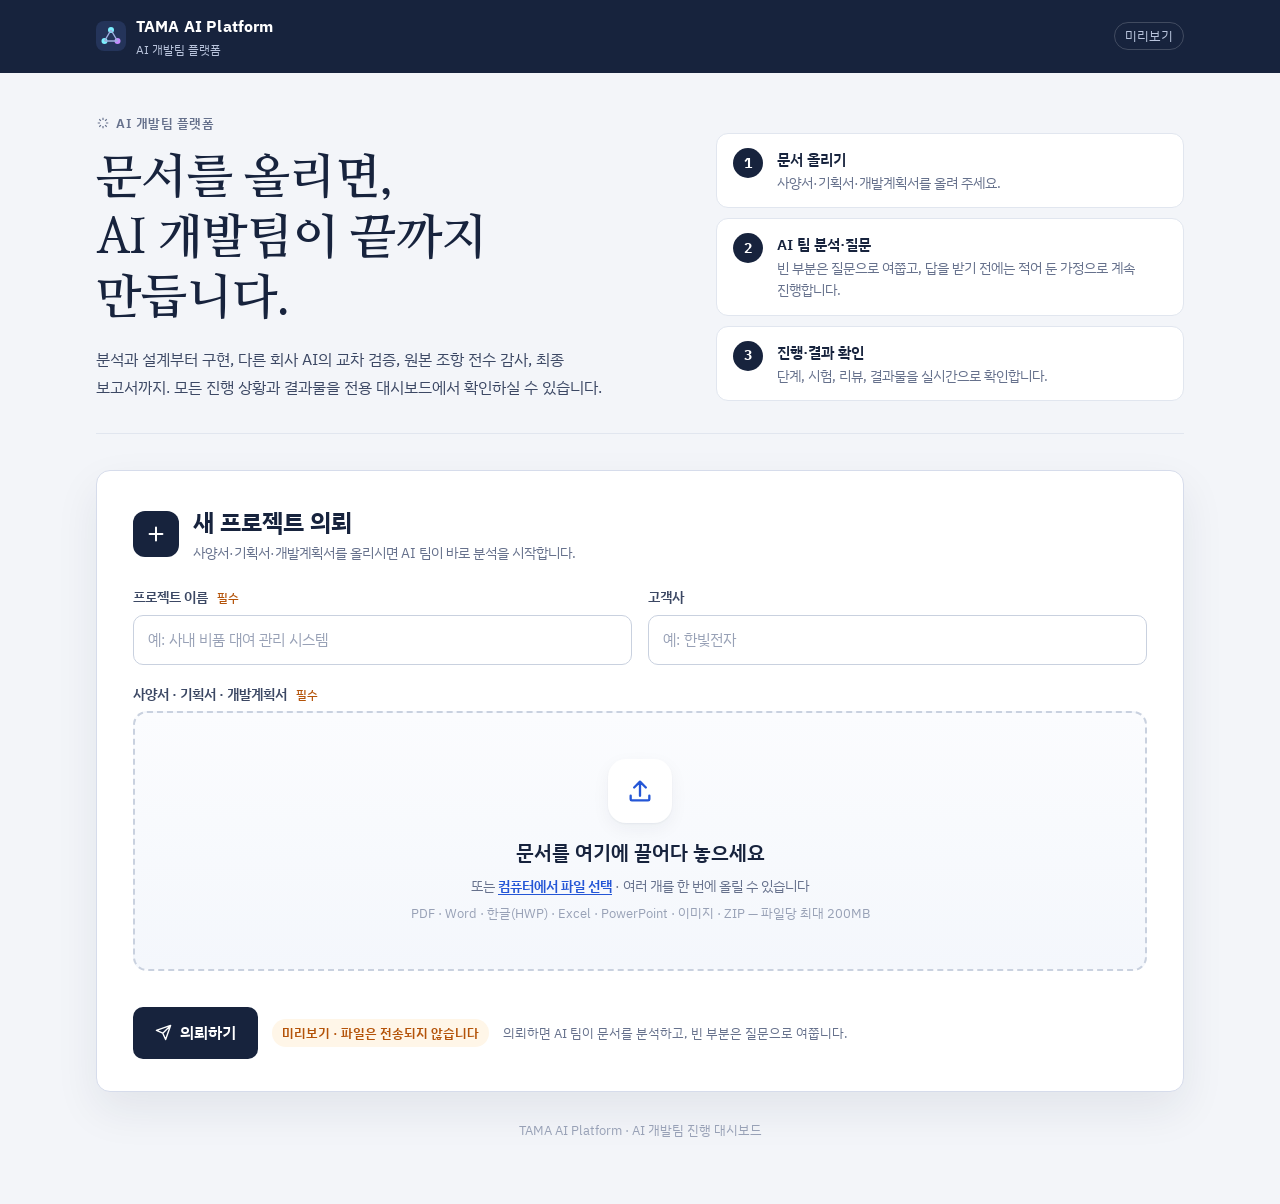
==== index.html @ c3097ce5 "TAMA AI Platform 메인 페이지" ====
<!doctype html>
<html lang="ko">
<head>
<meta charset="utf-8">
<meta name="viewport" content="width=device-width, initial-scale=1, viewport-fit=cover">
<meta name="description" content="사양서·기획서·개발계획서를 올리면 AI 개발팀이 분석부터 구현, 교차 검증, 최종 보고서까지 진행합니다.">
<meta property="og:title" content="TAMA AI Platform">
<meta property="og:description" content="문서를 올리면, AI 개발팀이 끝까지 만듭니다.">
<meta property="og:type" content="website">
<title>TAMA AI Platform</title>
<link rel="preconnect" href="https://fonts.googleapis.com">
<link rel="preconnect" href="https://fonts.gstatic.com" crossorigin>
<link rel="stylesheet" href="https://fonts.googleapis.com/css2?family=IBM+Plex+Sans+KR:wght@400;500;600;700&family=Nanum+Myeongjo:wght@700&display=swap">
<style>
/* 레이아웃: 상단 브랜드 바 → 히어로(문구 | 진행 3단계) → 화면 폭 전체의 큰 의뢰 카드. 리포트형 단일 밝은 테마 */
:root {
  --navy: #17233d;
  --navy-2: #24345a;
  --paper: #ffffff;
  --ground: #f3f5f9;
  --line: #e1e6ef;
  --line-2: #c9d1df;
  --ink: #17233d;
  --ink-2: #3c4864;
  --ink-3: #66718c;
  --ink-4: #98a1b6;
  --accent: #2456d6;
  --accent-soft: #eaf0fd;
  --warn: #b45309;
  --warn-soft: #fff6e8;
  --ok: #157a52;
  --ok-soft: #e8f6ef;
  --font-sans: "IBM Plex Sans KR", -apple-system, BlinkMacSystemFont, "Apple SD Gothic Neo", "Noto Sans KR",
               "Malgun Gothic", "맑은 고딕", system-ui, sans-serif;
  --font-serif: "Nanum Myeongjo", "Apple SD Gothic Neo", "Noto Serif KR", "Batang", "바탕", serif;
  --radius: 14px;
  --shadow: 0 1px 2px rgba(23, 35, 61, .05), 0 6px 18px rgba(23, 35, 61, .05);
  color-scheme: light;
}
body { margin: 0; }
html { -webkit-text-size-adjust: 100%; text-size-adjust: 100%; }
body {
  background: var(--ground); color: var(--ink); font-family: var(--font-sans); font-size: 15px; line-height: 1.6;
  word-break: keep-all; overflow-wrap: anywhere;
}
* { box-sizing: border-box; }
h1, h2, h3, p, ol { margin: 0; }
a { color: var(--accent); }
:focus-visible { outline: 2px solid var(--accent); outline-offset: 2px; }

.bar { background: var(--navy); color: #fff; }
.bar-in { max-width: 1120px; margin: 0 auto; padding-block: 14px; padding-inline: 16px; display: flex; align-items: center; justify-content: space-between; gap: 12px; }
.brand { display: flex; align-items: center; gap: 10px; font-weight: 700; font-size: 16px; letter-spacing: .01em; }
.brand svg { flex: none; }
.brand small { display: block; font-weight: 400; font-size: 12px; color: #b9c4dc; letter-spacing: 0; }
.bar-tag { font-size: 12.5px; color: #b9c4dc; border: 1px solid rgba(255, 255, 255, .18); border-radius: 999px; padding: 3px 10px; }

.wrap { max-width: 1120px; margin: 0 auto; padding-inline: 16px; padding-block: 40px 64px; }
.hero { display: grid; grid-template-columns: minmax(0, 1.25fr) minmax(0, 1fr); gap: 36px; align-items: end; padding-bottom: 32px; border-bottom: 1px solid var(--line); }
.eyebrow { display: inline-flex; align-items: center; gap: 6px; font-size: 13px; font-weight: 600; color: var(--ink-3); letter-spacing: .04em; }
.hero h1 { font-family: var(--font-serif); font-weight: 700; font-size: clamp(30px, 4.6vw, 48px); line-height: 1.25; letter-spacing: -.015em; margin: 12px 0 16px; text-wrap: balance; }
.hero p.sub { color: var(--ink-2); font-size: 16px; line-height: 1.75; max-width: 34em; }
.how { list-style: none; padding: 0; display: grid; gap: 10px; }
.how li { display: flex; gap: 14px; align-items: flex-start; background: var(--paper); border: 1px solid var(--line); border-radius: 12px; padding: 14px 16px; }
.how-n { flex: none; width: 30px; height: 30px; border-radius: 50%; background: var(--navy); color: #fff; display: inline-flex; align-items: center; justify-content: center; font-weight: 700; font-size: 14px; }
.how b { font-weight: 600; font-size: 15px; }
.how p { color: var(--ink-3); font-size: 13.5px; }

.req { margin-top: 36px; background: var(--paper); border: 1px solid #d6dceb; border-radius: var(--radius); box-shadow: 0 18px 44px rgba(23, 35, 61, .08); padding: 32px 36px; }
.req-head { display: flex; gap: 14px; align-items: center; margin-bottom: 22px; }
.req-ico { width: 46px; height: 46px; border-radius: 12px; background: var(--navy); color: #fff; display: inline-flex; align-items: center; justify-content: center; flex: none; }
.req-head h2 { font-size: 24px; font-weight: 700; }
.req-head p { color: var(--ink-3); font-size: 14px; }
form { display: grid; gap: 18px; }
.row { display: grid; grid-template-columns: repeat(2, minmax(0, 1fr)); gap: 16px; }
.field { display: grid; gap: 7px; min-width: 0; }
.lbl { font-size: 13.5px; font-weight: 600; color: var(--ink-2); }
.lbl em { font-style: normal; font-weight: 500; font-size: 12px; color: var(--warn); margin-left: 6px; }
input[type="text"] { width: 100%; font: inherit; font-size: 15px; color: var(--ink); background: var(--paper); border: 1px solid var(--line-2); border-radius: 10px; padding: 12px 14px; }
input[type="text"]::placeholder { color: var(--ink-4); }
input[type="text"]:focus { outline: none; border-color: var(--accent); box-shadow: 0 0 0 3px var(--accent-soft); }

.drop { border: 2px dashed var(--line-2); border-radius: 14px; background: linear-gradient(180deg, #fbfcfe, #f4f7fc); min-height: 260px; display: flex; flex-direction: column; align-items: center; justify-content: center; text-align: center; gap: 6px; padding: 36px 20px; cursor: pointer; transition: border-color .15s, background .15s; }
.drop:hover, .drop.over { border-color: var(--accent); background: var(--accent-soft); }
.drop-ico { width: 64px; height: 64px; border-radius: 18px; background: var(--paper); box-shadow: var(--shadow); color: var(--accent); display: inline-flex; align-items: center; justify-content: center; margin-bottom: 8px; }
.drop h3 { font-size: 20px; font-weight: 600; }
.drop p { color: var(--ink-3); font-size: 14px; }
.drop .fine { font-size: 12.5px; color: var(--ink-4); }
.linkish { color: var(--accent); font-weight: 600; text-decoration: underline; text-underline-offset: 3px; }

.files { list-style: none; padding: 0; margin: 0; display: grid; gap: 8px; }
.files li { display: flex; align-items: center; gap: 12px; border: 1px solid var(--line); border-radius: 10px; padding: 10px 12px; background: var(--paper); min-width: 0; }
.badge { flex: none; width: 40px; height: 40px; border-radius: 9px; background: var(--accent-soft); color: var(--accent); font-size: 10.5px; font-weight: 700; display: inline-flex; align-items: center; justify-content: center; letter-spacing: .02em; }
.fmain { flex: 1; min-width: 0; display: grid; }
.fname { font-weight: 500; font-size: 14px; white-space: nowrap; overflow: hidden; text-overflow: ellipsis; }
.fsize { font-size: 12.5px; color: var(--ink-3); font-variant-numeric: tabular-nums; }
.ferr { font-size: 12.5px; color: var(--warn); }
.rm { flex: none; border: 0; background: transparent; color: var(--ink-3); width: 32px; height: 32px; border-radius: 8px; cursor: pointer; display: inline-flex; align-items: center; justify-content: center; }
.rm:hover { background: var(--ground); color: var(--ink); }

.actions { display: flex; align-items: center; gap: 14px; flex-wrap: wrap; }
.btn { display: inline-flex; align-items: center; gap: 8px; font: inherit; font-size: 16px; font-weight: 600; color: #fff; background: var(--navy); border: 0; border-radius: 10px; padding: 13px 22px; cursor: pointer; }
.btn:hover { background: var(--navy-2); }
.hint { font-size: 13px; color: var(--ink-3); }
.preview { display: inline-flex; align-items: center; gap: 6px; font-size: 12.5px; font-weight: 600; color: var(--warn); background: var(--warn-soft); border-radius: 999px; padding: 4px 10px; }
.msg { border-radius: 12px; padding: 16px 18px; font-size: 14px; line-height: 1.65; }
.msg.warn { background: var(--warn-soft); color: #7a3e06; border: 1px solid #f3d29c; }
.msg.done { background: var(--ok-soft); color: #0f5137; border: 1px solid #b9e2cf; }
.msg b { font-weight: 600; }
.msg ul { margin: 8px 0 0; padding-left: 18px; }

.foot { margin-top: 28px; font-size: 12.5px; color: var(--ink-4); text-align: center; }

@media (max-width: 860px) {
  .hero { grid-template-columns: 1fr; gap: 22px; }
  .row { grid-template-columns: 1fr; }
  .req { padding: 22px 18px; }
  .drop { min-height: 200px; padding: 26px 14px; }
  .wrap { padding-block: 28px 48px; }
}
@media (prefers-reduced-motion: reduce) { * { transition: none !important; } }
</style>
</head>
<body>
<header class="bar">
  <div class="bar-in">
    <div class="brand">
      <svg width="30" height="30" viewBox="0 0 30 30" aria-hidden="true">
        <rect width="30" height="30" rx="8" fill="#24345a"/>
        <circle cx="15" cy="9" r="3" fill="#7cf0ff"/><circle cx="8.5" cy="20" r="3" fill="#7cf0ff"/><circle cx="21.5" cy="20" r="3" fill="#c48bff"/>
        <path d="M15 9 L8.5 20 M15 9 L21.5 20 M8.5 20 L21.5 20" stroke="#9fb0e0" stroke-width="1.4" fill="none"/>
      </svg>
      <div>TAMA AI Platform<small>AI 개발팀 플랫폼</small></div>
    </div>
    <span class="bar-tag">미리보기</span>
  </div>
</header>

<main class="wrap">
  <section class="hero">
    <div>
      <span class="eyebrow">
        <svg width="14" height="14" viewBox="0 0 24 24" fill="none" stroke="currentColor" stroke-width="2" aria-hidden="true"><path d="M12 3v4M12 17v4M3 12h4M17 12h4M5.6 5.6l2.8 2.8M15.6 15.6l2.8 2.8M5.6 18.4l2.8-2.8M15.6 8.4l2.8-2.8"/></svg>
        AI 개발팀 플랫폼
      </span>
      <h1>문서를 올리면,<br>AI 개발팀이 끝까지 만듭니다.</h1>
      <p class="sub">분석과 설계부터 구현, 다른 회사 AI의 교차 검증, 원본 조항 전수 감사, 최종 보고서까지. 모든 진행 상황과 결과물을 전용 대시보드에서 확인하실 수 있습니다.</p>
    </div>
    <ol class="how">
      <li><span class="how-n">1</span><div><b>문서 올리기</b><p>사양서·기획서·개발계획서를 올려 주세요.</p></div></li>
      <li><span class="how-n">2</span><div><b>AI 팀 분석·질문</b><p>빈 부분은 질문으로 여쭙고, 답을 받기 전에는 적어 둔 가정으로 계속 진행합니다.</p></div></li>
      <li><span class="how-n">3</span><div><b>진행·결과 확인</b><p>단계, 시험, 리뷰, 결과물을 실시간으로 확인합니다.</p></div></li>
    </ol>
  </section>

  <section class="req" id="request" aria-labelledby="req-title">
    <div class="req-head">
      <span class="req-ico"><svg width="22" height="22" viewBox="0 0 24 24" fill="none" stroke="currentColor" stroke-width="2.2" stroke-linecap="round" aria-hidden="true"><path d="M12 5v14M5 12h14"/></svg></span>
      <div><h2 id="req-title">새 프로젝트 의뢰</h2><p>사양서·기획서·개발계획서를 올리시면 AI 팀이 바로 분석을 시작합니다.</p></div>
    </div>

    <form id="req-form" novalidate>
      <div class="row">
        <div class="field"><label class="lbl" for="pname">프로젝트 이름 <em>필수</em></label>
          <input id="pname" type="text" autocomplete="off" placeholder="예: 사내 비품 대여 관리 시스템"></div>
        <div class="field"><label class="lbl" for="pclient">고객사</label>
          <input id="pclient" type="text" autocomplete="organization" placeholder="예: 한빛전자"></div>
      </div>

      <div class="field"><span class="lbl" id="docs-l">사양서 · 기획서 · 개발계획서 <em>필수</em></span>
        <div class="drop" id="drop" tabindex="0" role="button" aria-labelledby="docs-l" aria-describedby="drop-h">
          <span class="drop-ico"><svg width="28" height="28" viewBox="0 0 24 24" fill="none" stroke="currentColor" stroke-width="2" stroke-linecap="round" stroke-linejoin="round" aria-hidden="true"><path d="M12 16V4M7 9l5-5 5 5M4 16v3a1 1 0 0 0 1 1h14a1 1 0 0 0 1-1v-3"/></svg></span>
          <h3>문서를 여기에 끌어다 놓으세요</h3>
          <p id="drop-h">또는 <span class="linkish">컴퓨터에서 파일 선택</span> · 여러 개를 한 번에 올릴 수 있습니다</p>
          <p class="fine">PDF · Word · 한글(HWP) · Excel · PowerPoint · 이미지 · ZIP — 파일당 최대 200MB</p>
          <input type="file" id="file" multiple hidden>
        </div>
      </div>
      <ul class="files" id="files" aria-live="polite"></ul>

      <div id="msg" hidden></div>

      <div class="actions">
        <button class="btn" type="submit" id="submit">
          <svg width="17" height="17" viewBox="0 0 24 24" fill="none" stroke="currentColor" stroke-width="2" stroke-linecap="round" stroke-linejoin="round" aria-hidden="true"><path d="M22 2 11 13M22 2l-7 20-4-9-9-4z"/></svg>
          의뢰하기
        </button>
        <span class="preview">미리보기 · 파일은 전송되지 않습니다</span>
        <span class="hint">의뢰하면 AI 팀이 문서를 분석하고, 빈 부분은 질문으로 여쭙니다.</span>
      </div>
    </form>
  </section>

  <p class="foot">TAMA AI Platform · AI 개발팀 진행 대시보드</p>
</main>

<script>
(() => {
  const MAX = 200 * 1024 * 1024;
  const files = [];
  let seq = 0;
  const $ = (s) => document.querySelector(s);
  const drop = $('#drop'), input = $('#file'), list = $('#files'), msg = $('#msg');

  const esc = (s) => String(s).replace(/[&<>"']/g, (c) => ({ '&': '&amp;', '<': '&lt;', '>': '&gt;', '"': '&quot;', "'": '&#39;' }[c]));
  const size = (n) => n >= 1048576 ? (n / 1048576).toFixed(1) + ' MB' : n >= 1024 ? Math.round(n / 1024) + ' KB' : n + ' B';
  const ext = (name) => { const m = /\.([a-z0-9]{1,5})$/i.exec(name); return m ? m[1].toUpperCase() : 'FILE'; };

  function render() {
    list.innerHTML = files.map((f) => `
      <li><span class="badge">${esc(ext(f.file.name))}</span>
        <div class="fmain"><span class="fname" title="${esc(f.file.name)}">${esc(f.file.name)}</span>
          ${f.error ? `<span class="ferr">${esc(f.error)}</span>` : `<span class="fsize">${size(f.file.size)}</span>`}</div>
        <button type="button" class="rm" data-id="${f.id}" aria-label="${esc(f.file.name)} 빼기">
          <svg width="16" height="16" viewBox="0 0 24 24" fill="none" stroke="currentColor" stroke-width="2" stroke-linecap="round" aria-hidden="true"><path d="M6 6l12 12M18 6 6 18"/></svg></button></li>`).join('');
  }
  function add(fileList) {
    for (const file of fileList) files.push({ id: ++seq, file, error: file.size > MAX ? '200MB를 넘어 올릴 수 없습니다' : null });
    msg.hidden = true;
    render();
  }
  function show(kind, html) { msg.className = 'msg ' + kind; msg.innerHTML = html; msg.hidden = false; }

  drop.addEventListener('click', () => input.click());
  drop.addEventListener('keydown', (e) => { if (e.key === 'Enter' || e.key === ' ') { e.preventDefault(); input.click(); } });
  input.addEventListener('change', () => { add(input.files); input.value = ''; });
  ['dragenter', 'dragover'].forEach((t) => drop.addEventListener(t, (e) => { e.preventDefault(); drop.classList.add('over'); }));
  ['dragleave', 'drop'].forEach((t) => drop.addEventListener(t, (e) => { e.preventDefault(); drop.classList.remove('over'); }));
  drop.addEventListener('drop', (e) => { if (e.dataTransfer && e.dataTransfer.files) add(e.dataTransfer.files); });
  list.addEventListener('click', (e) => {
    const b = e.target.closest('[data-id]');
    if (!b) return;
    const i = files.findIndex((f) => String(f.id) === b.dataset.id);
    if (i >= 0) files.splice(i, 1);
    render();
  });

  $('#req-form').addEventListener('submit', (e) => {
    e.preventDefault();
    const name = $('#pname').value.trim();
    const client = $('#pclient').value.trim();
    const ok = files.filter((f) => !f.error);
    if (!name) { show('warn', '<b>프로젝트 이름을 적어 주세요.</b>'); $('#pname').focus(); return; }
    if (!ok.length) { show('warn', '<b>사양서나 기획서를 하나 이상 올려 주세요.</b>'); drop.focus(); return; }
    show('done', `<b>의뢰 내용을 확인했습니다.</b> 이 페이지는 소개용 미리보기라 파일이 이 브라우저 밖으로 전송되지 않았습니다.
      실제 의뢰는 담당자가 안내하는 전용 접수 화면에서 같은 방식으로 진행됩니다.
      <ul><li>프로젝트: ${esc(name)}${client ? ` · ${esc(client)}` : ''}</li>
      <li>문서 ${ok.length}개: ${ok.map((f) => esc(f.file.name)).join(', ')}</li></ul>`);
  });
})();
</script>
</body>
</html>
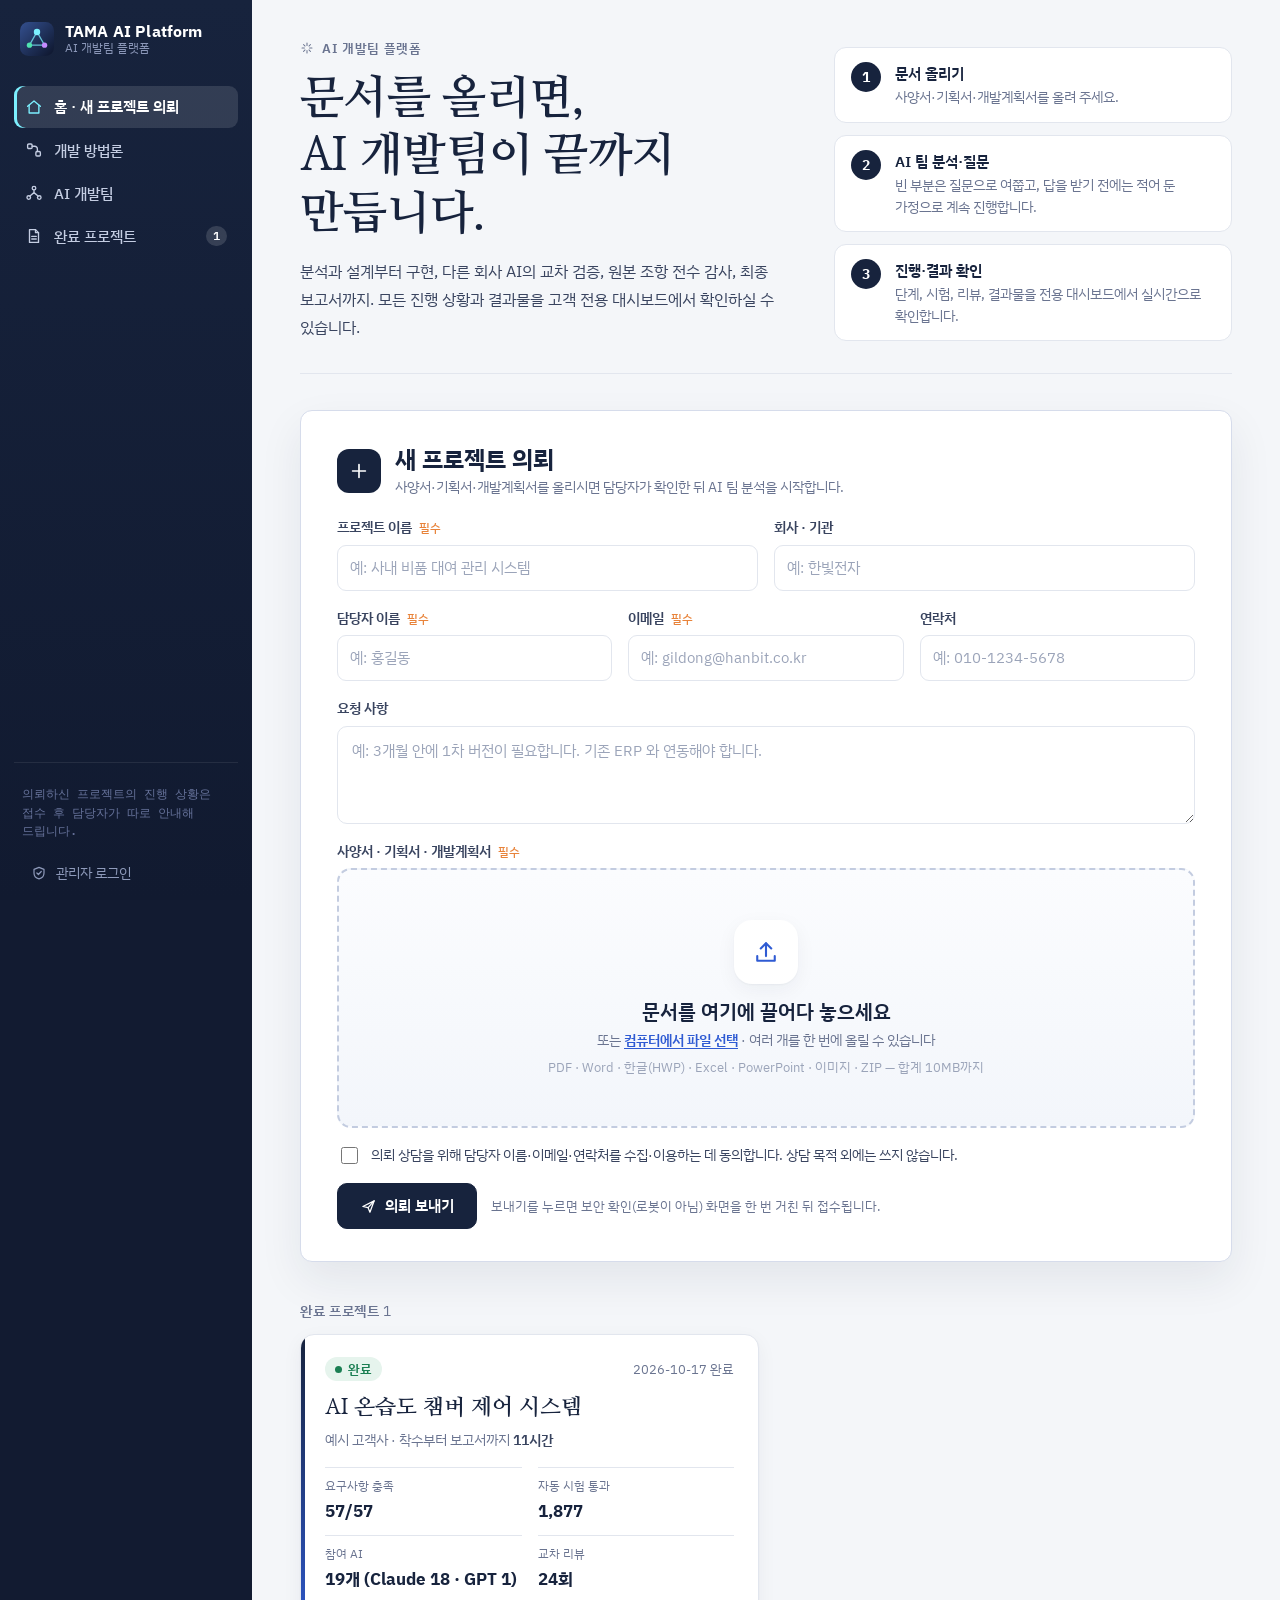
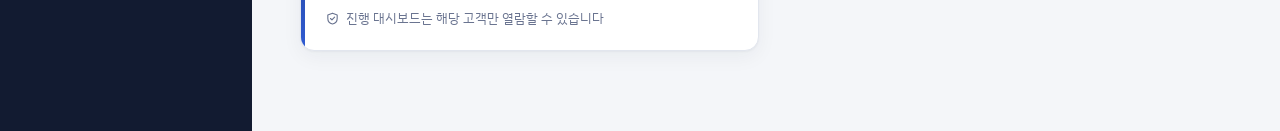
==== commit 85627462: "공개 사이트: 방법론·AI 팀·완료 프로젝트, 메일 의뢰, 관리자 로그인(암호화)" ====
--- a/index.html
+++ b/index.html
@@ -1,253 +1,24 @@
 <!doctype html>
 <html lang="ko">
 <head>
-<meta charset="utf-8">
-<meta name="viewport" content="width=device-width, initial-scale=1, viewport-fit=cover">
-<meta name="description" content="사양서·기획서·개발계획서를 올리면 AI 개발팀이 분석부터 구현, 교차 검증, 최종 보고서까지 진행합니다.">
-<meta property="og:title" content="TAMA AI Platform">
-<meta property="og:description" content="문서를 올리면, AI 개발팀이 끝까지 만듭니다.">
-<meta property="og:type" content="website">
-<title>TAMA AI Platform</title>
-<link rel="preconnect" href="https://fonts.googleapis.com">
-<link rel="preconnect" href="https://fonts.gstatic.com" crossorigin>
-<link rel="stylesheet" href="https://fonts.googleapis.com/css2?family=IBM+Plex+Sans+KR:wght@400;500;600;700&family=Nanum+Myeongjo:wght@700&display=swap">
-<style>
-/* 레이아웃: 상단 브랜드 바 → 히어로(문구 | 진행 3단계) → 화면 폭 전체의 큰 의뢰 카드. 리포트형 단일 밝은 테마 */
-:root {
-  --navy: #17233d;
-  --navy-2: #24345a;
-  --paper: #ffffff;
-  --ground: #f3f5f9;
-  --line: #e1e6ef;
-  --line-2: #c9d1df;
-  --ink: #17233d;
-  --ink-2: #3c4864;
-  --ink-3: #66718c;
-  --ink-4: #98a1b6;
-  --accent: #2456d6;
-  --accent-soft: #eaf0fd;
-  --warn: #b45309;
-  --warn-soft: #fff6e8;
-  --ok: #157a52;
-  --ok-soft: #e8f6ef;
-  --font-sans: "IBM Plex Sans KR", -apple-system, BlinkMacSystemFont, "Apple SD Gothic Neo", "Noto Sans KR",
-               "Malgun Gothic", "맑은 고딕", system-ui, sans-serif;
-  --font-serif: "Nanum Myeongjo", "Apple SD Gothic Neo", "Noto Serif KR", "Batang", "바탕", serif;
-  --radius: 14px;
-  --shadow: 0 1px 2px rgba(23, 35, 61, .05), 0 6px 18px rgba(23, 35, 61, .05);
-  color-scheme: light;
-}
-body { margin: 0; }
-html { -webkit-text-size-adjust: 100%; text-size-adjust: 100%; }
-body {
-  background: var(--ground); color: var(--ink); font-family: var(--font-sans); font-size: 15px; line-height: 1.6;
-  word-break: keep-all; overflow-wrap: anywhere;
-}
-* { box-sizing: border-box; }
-h1, h2, h3, p, ol { margin: 0; }
-a { color: var(--accent); }
-:focus-visible { outline: 2px solid var(--accent); outline-offset: 2px; }
-
-.bar { background: var(--navy); color: #fff; }
-.bar-in { max-width: 1120px; margin: 0 auto; padding-block: 14px; padding-inline: 16px; display: flex; align-items: center; justify-content: space-between; gap: 12px; }
-.brand { display: flex; align-items: center; gap: 10px; font-weight: 700; font-size: 16px; letter-spacing: .01em; }
-.brand svg { flex: none; }
-.brand small { display: block; font-weight: 400; font-size: 12px; color: #b9c4dc; letter-spacing: 0; }
-.bar-tag { font-size: 12.5px; color: #b9c4dc; border: 1px solid rgba(255, 255, 255, .18); border-radius: 999px; padding: 3px 10px; }
-
-.wrap { max-width: 1120px; margin: 0 auto; padding-inline: 16px; padding-block: 40px 64px; }
-.hero { display: grid; grid-template-columns: minmax(0, 1.25fr) minmax(0, 1fr); gap: 36px; align-items: end; padding-bottom: 32px; border-bottom: 1px solid var(--line); }
-.eyebrow { display: inline-flex; align-items: center; gap: 6px; font-size: 13px; font-weight: 600; color: var(--ink-3); letter-spacing: .04em; }
-.hero h1 { font-family: var(--font-serif); font-weight: 700; font-size: clamp(30px, 4.6vw, 48px); line-height: 1.25; letter-spacing: -.015em; margin: 12px 0 16px; text-wrap: balance; }
-.hero p.sub { color: var(--ink-2); font-size: 16px; line-height: 1.75; max-width: 34em; }
-.how { list-style: none; padding: 0; display: grid; gap: 10px; }
-.how li { display: flex; gap: 14px; align-items: flex-start; background: var(--paper); border: 1px solid var(--line); border-radius: 12px; padding: 14px 16px; }
-.how-n { flex: none; width: 30px; height: 30px; border-radius: 50%; background: var(--navy); color: #fff; display: inline-flex; align-items: center; justify-content: center; font-weight: 700; font-size: 14px; }
-.how b { font-weight: 600; font-size: 15px; }
-.how p { color: var(--ink-3); font-size: 13.5px; }
-
-.req { margin-top: 36px; background: var(--paper); border: 1px solid #d6dceb; border-radius: var(--radius); box-shadow: 0 18px 44px rgba(23, 35, 61, .08); padding: 32px 36px; }
-.req-head { display: flex; gap: 14px; align-items: center; margin-bottom: 22px; }
-.req-ico { width: 46px; height: 46px; border-radius: 12px; background: var(--navy); color: #fff; display: inline-flex; align-items: center; justify-content: center; flex: none; }
-.req-head h2 { font-size: 24px; font-weight: 700; }
-.req-head p { color: var(--ink-3); font-size: 14px; }
-form { display: grid; gap: 18px; }
-.row { display: grid; grid-template-columns: repeat(2, minmax(0, 1fr)); gap: 16px; }
-.field { display: grid; gap: 7px; min-width: 0; }
-.lbl { font-size: 13.5px; font-weight: 600; color: var(--ink-2); }
-.lbl em { font-style: normal; font-weight: 500; font-size: 12px; color: var(--warn); margin-left: 6px; }
-input[type="text"] { width: 100%; font: inherit; font-size: 15px; color: var(--ink); background: var(--paper); border: 1px solid var(--line-2); border-radius: 10px; padding: 12px 14px; }
-input[type="text"]::placeholder { color: var(--ink-4); }
-input[type="text"]:focus { outline: none; border-color: var(--accent); box-shadow: 0 0 0 3px var(--accent-soft); }
-
-.drop { border: 2px dashed var(--line-2); border-radius: 14px; background: linear-gradient(180deg, #fbfcfe, #f4f7fc); min-height: 260px; display: flex; flex-direction: column; align-items: center; justify-content: center; text-align: center; gap: 6px; padding: 36px 20px; cursor: pointer; transition: border-color .15s, background .15s; }
-.drop:hover, .drop.over { border-color: var(--accent); background: var(--accent-soft); }
-.drop-ico { width: 64px; height: 64px; border-radius: 18px; background: var(--paper); box-shadow: var(--shadow); color: var(--accent); display: inline-flex; align-items: center; justify-content: center; margin-bottom: 8px; }
-.drop h3 { font-size: 20px; font-weight: 600; }
-.drop p { color: var(--ink-3); font-size: 14px; }
-.drop .fine { font-size: 12.5px; color: var(--ink-4); }
-.linkish { color: var(--accent); font-weight: 600; text-decoration: underline; text-underline-offset: 3px; }
-
-.files { list-style: none; padding: 0; margin: 0; display: grid; gap: 8px; }
-.files li { display: flex; align-items: center; gap: 12px; border: 1px solid var(--line); border-radius: 10px; padding: 10px 12px; background: var(--paper); min-width: 0; }
-.badge { flex: none; width: 40px; height: 40px; border-radius: 9px; background: var(--accent-soft); color: var(--accent); font-size: 10.5px; font-weight: 700; display: inline-flex; align-items: center; justify-content: center; letter-spacing: .02em; }
-.fmain { flex: 1; min-width: 0; display: grid; }
-.fname { font-weight: 500; font-size: 14px; white-space: nowrap; overflow: hidden; text-overflow: ellipsis; }
-.fsize { font-size: 12.5px; color: var(--ink-3); font-variant-numeric: tabular-nums; }
-.ferr { font-size: 12.5px; color: var(--warn); }
-.rm { flex: none; border: 0; background: transparent; color: var(--ink-3); width: 32px; height: 32px; border-radius: 8px; cursor: pointer; display: inline-flex; align-items: center; justify-content: center; }
-.rm:hover { background: var(--ground); color: var(--ink); }
-
-.actions { display: flex; align-items: center; gap: 14px; flex-wrap: wrap; }
-.btn { display: inline-flex; align-items: center; gap: 8px; font: inherit; font-size: 16px; font-weight: 600; color: #fff; background: var(--navy); border: 0; border-radius: 10px; padding: 13px 22px; cursor: pointer; }
-.btn:hover { background: var(--navy-2); }
-.hint { font-size: 13px; color: var(--ink-3); }
-.preview { display: inline-flex; align-items: center; gap: 6px; font-size: 12.5px; font-weight: 600; color: var(--warn); background: var(--warn-soft); border-radius: 999px; padding: 4px 10px; }
-.msg { border-radius: 12px; padding: 16px 18px; font-size: 14px; line-height: 1.65; }
-.msg.warn { background: var(--warn-soft); color: #7a3e06; border: 1px solid #f3d29c; }
-.msg.done { background: var(--ok-soft); color: #0f5137; border: 1px solid #b9e2cf; }
-.msg b { font-weight: 600; }
-.msg ul { margin: 8px 0 0; padding-left: 18px; }
-
-.foot { margin-top: 28px; font-size: 12.5px; color: var(--ink-4); text-align: center; }
-
-@media (max-width: 860px) {
-  .hero { grid-template-columns: 1fr; gap: 22px; }
-  .row { grid-template-columns: 1fr; }
-  .req { padding: 22px 18px; }
-  .drop { min-height: 200px; padding: 26px 14px; }
-  .wrap { padding-block: 28px 48px; }
-}
-@media (prefers-reduced-motion: reduce) { * { transition: none !important; } }
-</style>
+  <meta charset="utf-8">
+  <meta name="viewport" content="width=device-width, initial-scale=1, viewport-fit=cover">
+  <meta name="color-scheme" content="light">
+  <meta name="description" content="사양서·기획서·개발계획서를 올리면 AI 개발팀이 분석부터 구현, 교차 검증, 최종 보고서까지 진행합니다.">
+  <meta property="og:title" content="TAMA AI Platform">
+  <meta property="og:description" content="문서를 올리면, AI 개발팀이 끝까지 만듭니다.">
+  <meta property="og:type" content="website">
+  <title>TAMA AI Platform</title>
+  <link rel="icon" href="data:image/svg+xml,%3Csvg xmlns='http://www.w3.org/2000/svg' viewBox='0 0 36 36'%3E%3Crect width='36' height='36' rx='9' fill='%2317233d'/%3E%3Cpath d='M18 10.5 10 24.5M18 10.5l8 14M10 24.5h16' stroke='%237cf0ff' stroke-width='1.4' fill='none'/%3E%3Ccircle cx='18' cy='10.5' r='3.4' fill='%237cf0ff'/%3E%3Ccircle cx='10' cy='24.5' r='2.8' fill='%234fe3b0'/%3E%3Ccircle cx='26' cy='24.5' r='2.8' fill='%23c48bff'/%3E%3C/svg%3E">
+  <link rel="preconnect" href="https://fonts.googleapis.com">
+  <link rel="preconnect" href="https://fonts.gstatic.com" crossorigin>
+  <link rel="stylesheet" href="https://fonts.googleapis.com/css2?family=IBM+Plex+Sans+KR:wght@400;500;600;700&family=IBM+Plex+Mono:wght@400;500;600;700&family=Nanum+Myeongjo:wght@700&display=swap">
+  <link rel="stylesheet" href="./styles.css">
 </head>
 <body>
-<header class="bar">
-  <div class="bar-in">
-    <div class="brand">
-      <svg width="30" height="30" viewBox="0 0 30 30" aria-hidden="true">
-        <rect width="30" height="30" rx="8" fill="#24345a"/>
-        <circle cx="15" cy="9" r="3" fill="#7cf0ff"/><circle cx="8.5" cy="20" r="3" fill="#7cf0ff"/><circle cx="21.5" cy="20" r="3" fill="#c48bff"/>
-        <path d="M15 9 L8.5 20 M15 9 L21.5 20 M8.5 20 L21.5 20" stroke="#9fb0e0" stroke-width="1.4" fill="none"/>
-      </svg>
-      <div>TAMA AI Platform<small>AI 개발팀 플랫폼</small></div>
-    </div>
-    <span class="bar-tag">미리보기</span>
-  </div>
-</header>
-
-<main class="wrap">
-  <section class="hero">
-    <div>
-      <span class="eyebrow">
-        <svg width="14" height="14" viewBox="0 0 24 24" fill="none" stroke="currentColor" stroke-width="2" aria-hidden="true"><path d="M12 3v4M12 17v4M3 12h4M17 12h4M5.6 5.6l2.8 2.8M15.6 15.6l2.8 2.8M5.6 18.4l2.8-2.8M15.6 8.4l2.8-2.8"/></svg>
-        AI 개발팀 플랫폼
-      </span>
-      <h1>문서를 올리면,<br>AI 개발팀이 끝까지 만듭니다.</h1>
-      <p class="sub">분석과 설계부터 구현, 다른 회사 AI의 교차 검증, 원본 조항 전수 감사, 최종 보고서까지. 모든 진행 상황과 결과물을 전용 대시보드에서 확인하실 수 있습니다.</p>
-    </div>
-    <ol class="how">
-      <li><span class="how-n">1</span><div><b>문서 올리기</b><p>사양서·기획서·개발계획서를 올려 주세요.</p></div></li>
-      <li><span class="how-n">2</span><div><b>AI 팀 분석·질문</b><p>빈 부분은 질문으로 여쭙고, 답을 받기 전에는 적어 둔 가정으로 계속 진행합니다.</p></div></li>
-      <li><span class="how-n">3</span><div><b>진행·결과 확인</b><p>단계, 시험, 리뷰, 결과물을 실시간으로 확인합니다.</p></div></li>
-    </ol>
-  </section>
-
-  <section class="req" id="request" aria-labelledby="req-title">
-    <div class="req-head">
-      <span class="req-ico"><svg width="22" height="22" viewBox="0 0 24 24" fill="none" stroke="currentColor" stroke-width="2.2" stroke-linecap="round" aria-hidden="true"><path d="M12 5v14M5 12h14"/></svg></span>
-      <div><h2 id="req-title">새 프로젝트 의뢰</h2><p>사양서·기획서·개발계획서를 올리시면 AI 팀이 바로 분석을 시작합니다.</p></div>
-    </div>
-
-    <form id="req-form" novalidate>
-      <div class="row">
-        <div class="field"><label class="lbl" for="pname">프로젝트 이름 <em>필수</em></label>
-          <input id="pname" type="text" autocomplete="off" placeholder="예: 사내 비품 대여 관리 시스템"></div>
-        <div class="field"><label class="lbl" for="pclient">고객사</label>
-          <input id="pclient" type="text" autocomplete="organization" placeholder="예: 한빛전자"></div>
-      </div>
-
-      <div class="field"><span class="lbl" id="docs-l">사양서 · 기획서 · 개발계획서 <em>필수</em></span>
-        <div class="drop" id="drop" tabindex="0" role="button" aria-labelledby="docs-l" aria-describedby="drop-h">
-          <span class="drop-ico"><svg width="28" height="28" viewBox="0 0 24 24" fill="none" stroke="currentColor" stroke-width="2" stroke-linecap="round" stroke-linejoin="round" aria-hidden="true"><path d="M12 16V4M7 9l5-5 5 5M4 16v3a1 1 0 0 0 1 1h14a1 1 0 0 0 1-1v-3"/></svg></span>
-          <h3>문서를 여기에 끌어다 놓으세요</h3>
-          <p id="drop-h">또는 <span class="linkish">컴퓨터에서 파일 선택</span> · 여러 개를 한 번에 올릴 수 있습니다</p>
-          <p class="fine">PDF · Word · 한글(HWP) · Excel · PowerPoint · 이미지 · ZIP — 파일당 최대 200MB</p>
-          <input type="file" id="file" multiple hidden>
-        </div>
-      </div>
-      <ul class="files" id="files" aria-live="polite"></ul>
-
-      <div id="msg" hidden></div>
-
-      <div class="actions">
-        <button class="btn" type="submit" id="submit">
-          <svg width="17" height="17" viewBox="0 0 24 24" fill="none" stroke="currentColor" stroke-width="2" stroke-linecap="round" stroke-linejoin="round" aria-hidden="true"><path d="M22 2 11 13M22 2l-7 20-4-9-9-4z"/></svg>
-          의뢰하기
-        </button>
-        <span class="preview">미리보기 · 파일은 전송되지 않습니다</span>
-        <span class="hint">의뢰하면 AI 팀이 문서를 분석하고, 빈 부분은 질문으로 여쭙니다.</span>
-      </div>
-    </form>
-  </section>
-
-  <p class="foot">TAMA AI Platform · AI 개발팀 진행 대시보드</p>
-</main>
-
-<script>
-(() => {
-  const MAX = 200 * 1024 * 1024;
-  const files = [];
-  let seq = 0;
-  const $ = (s) => document.querySelector(s);
-  const drop = $('#drop'), input = $('#file'), list = $('#files'), msg = $('#msg');
-
-  const esc = (s) => String(s).replace(/[&<>"']/g, (c) => ({ '&': '&amp;', '<': '&lt;', '>': '&gt;', '"': '&quot;', "'": '&#39;' }[c]));
-  const size = (n) => n >= 1048576 ? (n / 1048576).toFixed(1) + ' MB' : n >= 1024 ? Math.round(n / 1024) + ' KB' : n + ' B';
-  const ext = (name) => { const m = /\.([a-z0-9]{1,5})$/i.exec(name); return m ? m[1].toUpperCase() : 'FILE'; };
-
-  function render() {
-    list.innerHTML = files.map((f) => `
-      <li><span class="badge">${esc(ext(f.file.name))}</span>
-        <div class="fmain"><span class="fname" title="${esc(f.file.name)}">${esc(f.file.name)}</span>
-          ${f.error ? `<span class="ferr">${esc(f.error)}</span>` : `<span class="fsize">${size(f.file.size)}</span>`}</div>
-        <button type="button" class="rm" data-id="${f.id}" aria-label="${esc(f.file.name)} 빼기">
-          <svg width="16" height="16" viewBox="0 0 24 24" fill="none" stroke="currentColor" stroke-width="2" stroke-linecap="round" aria-hidden="true"><path d="M6 6l12 12M18 6 6 18"/></svg></button></li>`).join('');
-  }
-  function add(fileList) {
-    for (const file of fileList) files.push({ id: ++seq, file, error: file.size > MAX ? '200MB를 넘어 올릴 수 없습니다' : null });
-    msg.hidden = true;
-    render();
-  }
-  function show(kind, html) { msg.className = 'msg ' + kind; msg.innerHTML = html; msg.hidden = false; }
-
-  drop.addEventListener('click', () => input.click());
-  drop.addEventListener('keydown', (e) => { if (e.key === 'Enter' || e.key === ' ') { e.preventDefault(); input.click(); } });
-  input.addEventListener('change', () => { add(input.files); input.value = ''; });
-  ['dragenter', 'dragover'].forEach((t) => drop.addEventListener(t, (e) => { e.preventDefault(); drop.classList.add('over'); }));
-  ['dragleave', 'drop'].forEach((t) => drop.addEventListener(t, (e) => { e.preventDefault(); drop.classList.remove('over'); }));
-  drop.addEventListener('drop', (e) => { if (e.dataTransfer && e.dataTransfer.files) add(e.dataTransfer.files); });
-  list.addEventListener('click', (e) => {
-    const b = e.target.closest('[data-id]');
-    if (!b) return;
-    const i = files.findIndex((f) => String(f.id) === b.dataset.id);
-    if (i >= 0) files.splice(i, 1);
-    render();
-  });
-
-  $('#req-form').addEventListener('submit', (e) => {
-    e.preventDefault();
-    const name = $('#pname').value.trim();
-    const client = $('#pclient').value.trim();
-    const ok = files.filter((f) => !f.error);
-    if (!name) { show('warn', '<b>프로젝트 이름을 적어 주세요.</b>'); $('#pname').focus(); return; }
-    if (!ok.length) { show('warn', '<b>사양서나 기획서를 하나 이상 올려 주세요.</b>'); drop.focus(); return; }
-    show('done', `<b>의뢰 내용을 확인했습니다.</b> 이 페이지는 소개용 미리보기라 파일이 이 브라우저 밖으로 전송되지 않았습니다.
-      실제 의뢰는 담당자가 안내하는 전용 접수 화면에서 같은 방식으로 진행됩니다.
-      <ul><li>프로젝트: ${esc(name)}${client ? ` · ${esc(client)}` : ''}</li>
-      <li>문서 ${ok.length}개: ${ok.map((f) => esc(f.file.name)).join(', ')}</li></ul>`);
-  });
-})();
-</script>
+  <div id="app"></div>
+  <div id="toasts" aria-live="polite"></div>
+  <noscript><p style="padding:24px">이 페이지는 JavaScript 가 필요합니다.</p></noscript>
+  <script type="module" src="./public.js"></script>
 </body>
 </html>
--- a/styles.css
+++ b/styles.css
@@ -0,0 +1,1011 @@
+/* TAMA AI Platform — 리포트형(기본) + 관제실형(AI 팀)
+   글꼴 굵기: IBM Plex Sans KR 400·500·600·700 / Nanum Myeongjo 700 / IBM Plex Mono 500 만 사용 */
+
+:root {
+  --font-sans: "IBM Plex Sans KR", -apple-system, BlinkMacSystemFont, "Apple SD Gothic Neo", "Noto Sans KR",
+               "Malgun Gothic", "맑은 고딕", system-ui, sans-serif;
+  --font-serif: "Nanum Myeongjo", "Apple SD Gothic Neo", "Noto Serif KR", "Batang", "바탕", serif;
+  --font-mono: "IBM Plex Mono", ui-monospace, "SFMono-Regular", Consolas, "Apple SD Gothic Neo", "Malgun Gothic", monospace;
+
+  --bg: #f4f6f9;
+  --paper: #ffffff;
+  --ink: #17233d;
+  --ink-2: #39445f;
+  --ink-3: #6a7490;
+  --ink-4: #9ba4b9;
+  --line: #e2e6ee;
+  --line-2: #eef1f6;
+  --navy: #17233d;
+  --navy-2: #22335a;
+  --accent: #2f5bd3;
+  --accent-soft: #ebf0fd;
+  --ok: #1b7f53;
+  --ok-soft: #e6f4ed;
+  --warn: #b0570a;
+  --warn-soft: #fff4e6;
+  --warn-line: #f2c48c;
+  --orange: #e8833a;
+  --bad: #be3427;
+  --bad-soft: #fdecea;
+  --mute-soft: #f0f2f6;
+
+  --cyan: #7cf0ff;
+  --violet: #c48bff;
+  --mint: #4fe3b0;
+  --mc-bg: #090d1c;
+  --mc-ink: #e6ecff;
+  --mc-ink-2: #aab5d8;
+  --mc-line: rgba(124, 160, 255, .22);
+
+  --radius: 12px;
+  --shadow: 0 1px 2px rgba(23, 35, 61, .04), 0 6px 20px rgba(23, 35, 61, .05);
+  --side-w: 252px;
+}
+
+*, *::before, *::after { box-sizing: border-box; }
+html { -webkit-text-size-adjust: 100%; text-size-adjust: 100%; scroll-padding-top: 16px; }
+body {
+  margin: 0; background: var(--bg); color: var(--ink);
+  font-family: var(--font-sans); font-weight: 400; font-size: 15px; line-height: 1.6;
+  word-break: keep-all; overflow-wrap: anywhere;
+  -webkit-font-smoothing: antialiased; overflow-x: hidden;
+}
+h1, h2, h3, h4 { margin: 0; font-weight: 700; line-height: 1.35; }
+p { margin: 0; }
+a { color: var(--accent); }
+b, strong { font-weight: 700; }
+button { font-family: inherit; }
+.ico { flex: none; display: inline-block; vertical-align: middle; }
+.mono { font-family: var(--font-mono); font-weight: 500; }
+.serif { font-family: var(--font-serif); font-weight: 700; }
+.muted { color: var(--ink-3); font-weight: 400; }
+.small { font-size: 13px; }
+.center { text-align: center; }
+.nowrap { white-space: nowrap; }
+.num { font-variant-numeric: tabular-nums; white-space: nowrap; }
+.ellip { white-space: nowrap; overflow: hidden; text-overflow: ellipsis; min-width: 0; }
+:focus-visible { outline: 2px solid var(--accent); outline-offset: 2px; }
+
+/* ============ 껍데기 ============ */
+.shell { display: grid; grid-template-columns: var(--side-w) minmax(0, 1fr); min-height: 100vh; background: linear-gradient(90deg, #121b31 var(--side-w), transparent var(--side-w)); }
+.side {
+  position: sticky; top: 0; height: 100vh; overflow-y: auto; z-index: 30;
+  background: linear-gradient(180deg, #17233d 0%, #111a30 100%); color: #c4cde2;
+  display: flex; flex-direction: column; padding: 20px 14px 16px;
+}
+.side-top { display: flex; align-items: center; justify-content: space-between; gap: 8px; }
+.brand { display: flex; align-items: center; gap: 11px; color: #fff; text-decoration: none; padding: 2px 6px 16px; min-width: 0; }
+.brand-txt { display: flex; flex-direction: column; min-width: 0; }
+.brand-name { font-weight: 700; font-size: 15.5px; letter-spacing: .01em; line-height: 1.25; }
+.brand-sub { font-size: 11.5px; color: #8b97b8; line-height: 1.3; }
+.menu-btn { display: none; background: none; border: 0; color: #fff; padding: 8px; border-radius: 8px; cursor: pointer; }
+.side-menu { display: flex; flex-direction: column; flex: 1; min-height: 0; }
+.side-sec { padding: 6px 4px 4px; }
+.side-label { display: block; font-size: 11.5px; font-weight: 500; letter-spacing: .06em; color: #7f8bad; margin: 0 4px 6px; }
+.select-wrap { position: relative; }
+.select-wrap select {
+  appearance: none; -webkit-appearance: none; width: 100%; cursor: pointer;
+  background: rgba(255, 255, 255, .07); color: #fff; border: 1px solid rgba(255, 255, 255, .14);
+  border-radius: 9px; padding: 9px 34px 9px 12px; font: inherit; font-size: 14px; font-weight: 500;
+}
+.select-wrap select option { color: var(--ink); background: #fff; }
+.select-wrap .ico { position: absolute; right: 11px; top: 50%; transform: translateY(-50%); pointer-events: none; color: #9aa6c6; }
+.select-wrap.light select { background: #fff; color: var(--ink); border-color: var(--line); font-weight: 400; }
+.select-wrap.light .ico { color: var(--ink-3); }
+.nav { display: flex; flex-direction: column; gap: 2px; margin-top: 14px; }
+.nav a {
+  display: flex; align-items: center; gap: 11px; padding: 9px 11px; border-radius: 9px;
+  color: #c4cde2; text-decoration: none; font-size: 14.5px; font-weight: 500; min-width: 0;
+}
+.nav a:hover { background: rgba(255, 255, 255, .06); color: #fff; }
+.nav a.on { background: rgba(255, 255, 255, .12); color: #fff; font-weight: 600; box-shadow: inset 3px 0 0 var(--cyan); }
+.nav a.on .ico { color: var(--cyan); }
+.nav .count { margin-left: auto; background: var(--orange); color: #fff; font-size: 11.5px; font-weight: 600; border-radius: 999px; padding: 0 7px; line-height: 20px; }
+.nav .ops-tag { margin-left: auto; font-size: 10.5px; font-weight: 500; color: #ffc48a; border: 1px solid rgba(255, 196, 138, .4); border-radius: 5px; padding: 0 5px; line-height: 17px; }
+.side-link { display: flex; align-items: center; gap: 9px; color: #8f9bbb; text-decoration: none; font-size: 13.5px; padding: 12px 11px 0; }
+.side-link:hover { color: #fff; }
+.side-foot { margin-top: auto; padding: 14px 6px 0; border-top: 1px solid rgba(255, 255, 255, .08); }
+.switch { display: flex; align-items: center; gap: 11px; cursor: pointer; padding: 4px 2px; position: relative; }
+.switch input { position: absolute; opacity: 0; width: 1px; height: 1px; }
+.switch .track { width: 38px; height: 22px; border-radius: 999px; background: rgba(255, 255, 255, .18); position: relative; flex: none; transition: background .2s; }
+.switch .thumb { position: absolute; top: 3px; left: 3px; width: 16px; height: 16px; border-radius: 50%; background: #fff; transition: transform .2s; }
+.switch input:checked + .track { background: var(--orange); }
+.switch input:checked + .track .thumb { transform: translateX(16px); }
+.switch input:focus-visible + .track { outline: 2px solid var(--cyan); outline-offset: 2px; }
+.sw-txt { display: flex; flex-direction: column; line-height: 1.3; }
+.sw-t { color: #fff; font-size: 13.5px; font-weight: 600; }
+.sw-txt small { color: #8b97b8; font-size: 12px; }
+.side-note { font-size: 11.5px; color: #66729a; padding: 8px 2px 0; font-family: var(--font-mono); font-weight: 500; }
+
+.main { min-width: 0; display: flex; flex-direction: column; }
+.page { width: 100%; max-width: 1220px; margin: 0 auto; padding: 38px 48px 80px; }
+.banner {
+  position: sticky; top: 0; z-index: 25; display: flex; align-items: center; gap: 8px;
+  background: var(--warn-soft); color: #7c3f06; border-bottom: 1px solid var(--warn-line);
+  padding: 9px 24px; font-size: 13.5px; font-weight: 500;
+}
+.banner[hidden] { display: none; }
+
+/* ============ 공통 ============ */
+.ph { margin-bottom: 28px; }
+.ph-row { display: flex; gap: 20px; align-items: flex-end; justify-content: space-between; flex-wrap: wrap; }
+.ph-main { min-width: 0; flex: 1 1 520px; }
+.eyebrow { display: flex; flex-wrap: wrap; align-items: center; gap: 8px; font-size: 13px; font-weight: 600; letter-spacing: .05em; color: var(--ink-3); }
+.ph h1 { font-family: var(--font-serif); font-weight: 700; font-size: clamp(26px, 3.3vw, 38px); line-height: 1.28; margin: 8px 0 10px; letter-spacing: -.01em; }
+.ph .meta { display: flex; flex-wrap: wrap; align-items: center; gap: 8px 18px; color: var(--ink-3); font-size: 14px; }
+.ph .meta > span { display: inline-flex; align-items: center; gap: 6px; }
+.lead { color: var(--ink-2); font-size: 15.5px; line-height: 1.7; max-width: 780px; margin-top: 4px; }
+.lead b { font-weight: 600; }
+
+.card { background: var(--paper); border: 1px solid var(--line); border-radius: var(--radius); padding: 22px 24px; box-shadow: var(--shadow); }
+.col > * + * { margin-top: 18px; }
+#content > .card + .card, #content > .sec + .card, #content > .card + .sec { margin-top: 28px; }
+.card-head { display: flex; align-items: baseline; justify-content: space-between; gap: 12px; margin-bottom: 12px; flex-wrap: wrap; }
+.card-head .sec-title { margin: 0; }
+.sec-title { font-size: 13.5px; font-weight: 600; letter-spacing: .05em; color: var(--ink-3); margin: 0 0 14px; }
+.sec { margin-top: 30px; }
+.sec-head { display: flex; align-items: center; justify-content: space-between; gap: 12px; flex-wrap: wrap; margin-bottom: 14px; }
+.sec-head h2 { display: flex; align-items: center; gap: 9px; font-size: 20px; font-weight: 700; }
+.sec-lead { color: var(--ink-2); margin: -4px 0 14px; max-width: 780px; }
+.more { display: inline-flex; align-items: center; gap: 2px; font-size: 13.5px; font-weight: 500; text-decoration: none; }
+.grid-2 { display: grid; grid-template-columns: minmax(0, 1.55fr) minmax(0, 1fr); gap: 20px; align-items: start; }
+.col { min-width: 0; }
+
+.pill { display: inline-flex; align-items: center; gap: 6px; font-size: 12.5px; font-weight: 600; border-radius: 999px; padding: 2px 10px; line-height: 20px; white-space: nowrap; }
+.pill.sm { font-size: 11.5px; padding: 0 8px; }
+.pill.ok { background: var(--ok-soft); color: var(--ok); }
+.pill.info { background: var(--accent-soft); color: var(--accent); }
+.pill.warn { background: var(--warn-soft); color: var(--warn); }
+.pill.bad { background: var(--bad-soft); color: var(--bad); }
+.pill.mute { background: var(--mute-soft); color: var(--ink-3); }
+.dot { width: 7px; height: 7px; border-radius: 50%; background: currentColor; display: inline-block; flex: none; }
+.dot.live { animation: blink 1.6s ease-in-out infinite; }
+@keyframes blink { 0%, 100% { opacity: 1; } 50% { opacity: .25; } }
+.live-tag { display: inline-flex; align-items: center; gap: 6px; color: var(--accent); font-size: 12px; font-weight: 600; background: var(--accent-soft); border-radius: 999px; padding: 1px 9px; letter-spacing: 0; }
+.tag { display: inline-flex; align-items: center; font-size: 11.5px; font-weight: 500; color: var(--ink-3); background: var(--mute-soft); border-radius: 5px; padding: 0 7px; line-height: 20px; margin-left: 6px; white-space: nowrap; }
+.tag.actor { background: #f3effd; color: #6a45b8; }
+.chip { display: inline-flex; align-items: center; font-size: 11.5px; font-weight: 600; border-radius: 5px; padding: 0 7px; line-height: 20px; }
+.chip.cy { background: rgba(124, 240, 255, .14); color: var(--cyan); }
+.chip.vi { background: rgba(196, 139, 255, .18); color: var(--violet); }
+.chip.vi-l { background: #f3ecff; color: #7a3fd0; }
+
+.btn {
+  display: inline-flex; align-items: center; justify-content: center; gap: 8px; cursor: pointer; text-decoration: none;
+  font: inherit; font-size: 14px; font-weight: 600; line-height: 1.3; border-radius: 9px; padding: 9px 16px;
+  border: 1px solid var(--navy); background: var(--navy); color: #fff; transition: background .15s, border-color .15s, box-shadow .15s;
+  white-space: nowrap; flex-shrink: 0; overflow-wrap: normal;
+}
+.btn:hover { background: var(--navy-2); }
+.btn.ghost { background: #fff; color: var(--ink); border-color: var(--line); }
+.btn.ghost:hover { border-color: var(--ink-4); background: #fafbfd; }
+.btn.text { background: none; border-color: transparent; color: var(--ink-3); }
+.btn.text:hover { color: var(--ink); }
+.btn.sm { padding: 6px 11px; font-size: 13px; border-radius: 8px; }
+.btn.lg { padding: 12px 22px; font-size: 15px; border-radius: 10px; }
+.btn.full { width: 100%; }
+.btn:disabled { opacity: .45; cursor: not-allowed; }
+.icon-btn { display: inline-flex; align-items: center; justify-content: center; background: none; border: 0; border-radius: 8px; padding: 6px; cursor: pointer; color: var(--ink-3); }
+.icon-btn:hover { background: var(--mute-soft); color: var(--ink); }
+.icon-btn.sm { padding: 4px; }
+
+.field { display: flex; flex-direction: column; gap: 7px; min-width: 0; }
+.lbl { font-size: 13.5px; font-weight: 600; color: var(--ink-2); }
+.lbl em { font-style: normal; font-size: 11.5px; font-weight: 500; color: var(--orange); margin-left: 4px; }
+input[type="text"], input[type="search"], input[type="email"], input[type="tel"], input[type="password"], textarea, select {
+  font: inherit; font-size: 15px; color: var(--ink); background: #fff; border: 1px solid var(--line);
+  border-radius: 9px; padding: 10px 12px; width: 100%;
+}
+textarea { min-height: 84px; resize: vertical; line-height: 1.6; }
+input::placeholder, textarea::placeholder { color: var(--ink-4); }
+input:focus, textarea:focus, select:focus { outline: none; border-color: var(--accent); box-shadow: 0 0 0 3px rgba(47, 91, 211, .14); }
+.linkish { color: var(--accent); font-weight: 600; text-decoration: underline; text-underline-offset: 3px; }
+
+.seg { display: flex; flex-wrap: wrap; gap: 6px; }
+.seg button {
+  font: inherit; font-size: 13.5px; font-weight: 500; color: var(--ink-2); background: #fff; cursor: pointer;
+  border: 1px solid var(--line); border-radius: 999px; padding: 6px 13px; line-height: 1.3;
+}
+.seg button:hover { border-color: var(--ink-4); }
+.seg button.on { background: var(--navy); color: #fff; border-color: var(--navy); font-weight: 600; }
+
+.chips { display: flex; flex-wrap: wrap; gap: 6px; margin-bottom: 8px; }
+.chip-btn { font: inherit; font-size: 13px; font-weight: 500; background: #fff; color: var(--ink-2); border: 1px solid var(--line); border-radius: 999px; padding: 5px 12px; cursor: pointer; }
+.chip-btn span { color: var(--ink-4); margin-left: 3px; }
+.chip-btn.on { background: var(--navy); color: #fff; border-color: var(--navy); }
+.chip-btn.on span { color: #aab5d8; }
+
+.empty { text-align: center; padding: 42px 20px; color: var(--ink-3); background: var(--paper); border: 1px dashed var(--line); border-radius: var(--radius); }
+.empty .ico { color: var(--ink-4); margin-bottom: 8px; }
+.empty h3 { font-size: 16.5px; font-weight: 600; color: var(--ink-2); margin-bottom: 4px; }
+.empty p { max-width: 460px; margin: 0 auto; font-size: 14px; }
+.empty .btn { margin-top: 14px; }
+
+.fbadge {
+  --fc: #6b7590; flex: none; display: inline-flex; align-items: center; justify-content: center;
+  width: 36px; height: 40px; border-radius: 6px 10px 6px 6px; background: color-mix(in srgb, var(--fc) 12%, #fff);
+  color: var(--fc); border: 1px solid color-mix(in srgb, var(--fc) 30%, #fff);
+  font-family: var(--font-mono); font-weight: 500; font-size: 9.5px; letter-spacing: .02em;
+}
+
+.legend { display: flex; flex-wrap: wrap; gap: 6px 14px; font-size: 12.5px; color: var(--ink-3); }
+.legend span { display: inline-flex; align-items: center; gap: 6px; }
+.lgd { width: 14px; height: 8px; border-radius: 3px; display: inline-block; }
+.lgd.done { background: var(--navy); }
+.lgd.active { background: var(--accent); }
+.lgd.waiting { background: var(--orange); }
+.lgd.gate { width: 9px; height: 9px; border-radius: 1px; background: var(--ok); transform: rotate(45deg); }
+
+.chart-scroll { overflow-x: auto; -webkit-overflow-scrolling: touch; margin: 0 -4px; padding: 0 4px; }
+.chart-scroll svg { display: block; width: 100%; min-width: 680px; height: auto; }
+.chart-scroll svg text { font-family: var(--font-sans); }
+
+.tbl-wrap { overflow-x: auto; background: #fff; border: 1px solid var(--line); border-radius: var(--radius); }
+.tbl-wrap.flat { border-radius: 8px; }
+.tbl { width: 100%; border-collapse: collapse; font-size: 14px; }
+.tbl th { font-size: 12.5px; font-weight: 600; color: var(--ink-3); text-align: left; padding: 11px 14px; border-bottom: 1px solid var(--line); background: #fafbfd; white-space: nowrap; }
+.tbl th.num, .tbl td.num { text-align: right; }
+.tbl td { padding: 12px 14px; border-bottom: 1px solid var(--line-2); vertical-align: top; }
+.tbl tbody tr:last-child td { border-bottom: 0; }
+.tbl tbody tr:hover td { background: #fbfcfe; }
+.sub { font-size: 12.5px; color: var(--ink-3); margin-top: 3px; display: flex; align-items: center; gap: 4px; }
+
+.bar { height: 6px; border-radius: 3px; background: var(--line-2); overflow: hidden; }
+.bar > i { display: block; height: 100%; width: 0; background: var(--accent); border-radius: 3px; transition: width .25s ease; }
+.bar.thick { height: 10px; border-radius: 5px; }
+.bar.thick > i { background: var(--ok); }
+
+.flash { animation: flash 1.6s ease; }
+@keyframes flash { 0% { box-shadow: 0 0 0 0 rgba(232, 131, 58, .0); } 20% { box-shadow: 0 0 0 4px rgba(232, 131, 58, .45); } 100% { box-shadow: 0 0 0 0 rgba(232, 131, 58, 0); } }
+
+/* 뼈대(로딩) */
+.skel { padding-top: 4px; }
+.sk { background: linear-gradient(90deg, #e9edf3 0%, #f4f6fa 50%, #e9edf3 100%); background-size: 200% 100%; animation: shimmer 1.3s linear infinite; border-radius: 8px; }
+@keyframes shimmer { to { background-position: -200% 0; } }
+.sk-eyebrow { width: 140px; height: 14px; }
+.sk-title { width: min(520px, 80%); height: 36px; margin: 12px 0; }
+.sk-meta { width: min(380px, 60%); height: 14px; margin-bottom: 30px; }
+.sk-row { display: grid; grid-template-columns: repeat(4, minmax(0, 1fr)); gap: 16px; margin-bottom: 24px; }
+.sk-card { height: 96px; }
+.sk-block { height: 260px; }
+.sk-line { height: 12px; margin: 10px 0; }
+.sk-line.short { width: 60%; }
+
+/* 토스트 */
+#toasts { position: fixed; right: 22px; bottom: 22px; z-index: 100; display: flex; flex-direction: column; gap: 8px; max-width: min(440px, calc(100vw - 32px)); }
+.toast {
+  display: flex; align-items: flex-start; gap: 10px; background: #17233d; color: #fff; border-radius: 11px;
+  padding: 12px 16px; font-size: 14px; line-height: 1.5; box-shadow: 0 12px 32px rgba(10, 16, 36, .28);
+  animation: toast-in .25s ease;
+}
+.toast.ok .ico { color: var(--mint); }
+.toast.info .ico { color: var(--cyan); }
+.toast.warn .ico { color: #ffb35c; }
+.toast.bad { background: #7a2016; }
+.toast.out { opacity: 0; transform: translateY(6px); transition: all .3s; }
+@keyframes toast-in { from { opacity: 0; transform: translateY(10px); } to { opacity: 1; transform: none; } }
+
+/* 서랍·모달 */
+.ov-wrap { position: fixed; inset: 0; z-index: 60; }
+.ov-scrim { position: absolute; inset: 0; background: rgba(9, 14, 30, .42); opacity: 0; transition: opacity .22s; }
+.ov-wrap.open .ov-scrim { opacity: 1; }
+.ov-panel { position: absolute; background: #fff; display: flex; flex-direction: column; box-shadow: 0 20px 60px rgba(9, 14, 30, .28); }
+.ov-wrap.drawer .ov-panel { top: 0; right: 0; bottom: 0; width: min(460px, 100vw); transform: translateX(100%); transition: transform .26s ease; }
+.ov-wrap.drawer.open .ov-panel { transform: none; }
+.ov-wrap.modal .ov-panel {
+  left: 50%; top: 50%; width: min(var(--w, 560px), calc(100vw - 32px)); max-height: calc(100vh - 48px);
+  border-radius: 16px; transform: translate(-50%, -46%); opacity: 0; transition: all .22s ease;
+}
+.ov-wrap.modal.open .ov-panel { transform: translate(-50%, -50%); opacity: 1; }
+.ov-head { display: flex; justify-content: space-between; align-items: flex-start; gap: 12px; padding: 20px 22px 16px; border-bottom: 1px solid var(--line); }
+.ov-head h3 { font-size: 19px; font-weight: 700; }
+.ov-sub { display: flex; align-items: center; gap: 6px; font-size: 12.5px; color: var(--ink-3); margin-bottom: 4px; font-weight: 500; }
+.ov-body { padding: 20px 22px 24px; overflow-y: auto; }
+.ov-body h4 { font-size: 13px; font-weight: 600; letter-spacing: .05em; color: var(--ink-3); margin: 20px 0 8px; }
+.ov-wrap.dark .ov-panel { background: #0c1330; color: var(--mc-ink); border-left: 1px solid var(--mc-line); }
+.ov-wrap.dark .ov-head { border-color: var(--mc-line); }
+.ov-wrap.dark .ov-sub, .ov-wrap.dark .ov-body h4 { color: var(--mc-ink-2); }
+.ov-wrap.dark .icon-btn { color: var(--mc-ink-2); }
+.ov-wrap.dark .icon-btn:hover { background: rgba(255, 255, 255, .08); color: #fff; }
+.dd { display: grid; grid-template-columns: 92px minmax(0, 1fr); gap: 8px 12px; margin: 0; font-size: 14px; }
+.dd dt { color: var(--mc-ink-2); }
+.dd dd { margin: 0; }
+.dd-list { margin: 0; padding-left: 18px; font-size: 14px; line-height: 1.7; }
+.mono-list li { font-family: var(--font-mono); font-weight: 500; font-size: 12.5px; }
+.modal-lead { color: var(--ink-2); margin-bottom: 14px; }
+.cmd { position: relative; background: #0f172e; border-radius: 10px; padding: 14px 16px; }
+.cmd pre { margin: 0; overflow-x: auto; color: #d7e3ff; font-size: 13px; line-height: 1.6; padding-right: 76px; }
+.cmd code { font-family: var(--font-mono); font-weight: 500; white-space: pre; word-break: normal; overflow-wrap: normal; }
+.cmd .btn { position: absolute; top: 10px; right: 10px; background: #2b3b66; border-color: #2b3b66; }
+.modal-actions { display: flex; justify-content: flex-end; gap: 8px; margin-top: 18px; flex-wrap: wrap; }
+
+/* 업로드 공통 */
+.drop {
+  border: 2px dashed #c3cce0; border-radius: 14px; background: linear-gradient(180deg, #fbfcfe, #f3f6fb);
+  padding: 34px 20px; text-align: center; cursor: pointer; transition: border-color .15s, background .15s, transform .15s;
+}
+.drop:hover { border-color: var(--accent); }
+.drop.over { border-color: var(--accent); background: var(--accent-soft); transform: scale(1.005); }
+.drop.busy { opacity: .7; }
+.drop.compact { padding: 22px 16px; }
+.drop .big-ico { width: 56px; height: 56px; border-radius: 16px; background: #fff; box-shadow: var(--shadow); display: inline-flex; align-items: center; justify-content: center; color: var(--accent); margin-bottom: 12px; }
+.drop.compact .big-ico { width: 44px; height: 44px; border-radius: 12px; margin-bottom: 8px; }
+.drop h3 { font-size: 17.5px; font-weight: 600; margin-bottom: 4px; }
+.drop.compact h3 { font-size: 15.5px; }
+.drop p { color: var(--ink-3); font-size: 14px; }
+.drop .fine { font-size: 12.5px; margin-top: 6px; color: var(--ink-4); }
+.queue { list-style: none; padding: 0; margin: 12px 0 0; display: flex; flex-direction: column; gap: 8px; }
+.queue:empty { display: none; }
+.qi { display: grid; grid-template-columns: auto minmax(0, 1fr) auto; gap: 12px; align-items: center; border: 1px solid var(--line); border-radius: 11px; padding: 10px 12px; background: #fff; }
+.qi-main { min-width: 0; }
+.qi-row { display: flex; align-items: baseline; gap: 10px; }
+.qi .nm { font-weight: 500; font-size: 14px; white-space: nowrap; overflow: hidden; text-overflow: ellipsis; min-width: 0; flex: 1; }
+.qi .sz { font-size: 12.5px; color: var(--ink-3); white-space: nowrap; }
+.qi .bar { margin-top: 7px; }
+.qi-st { font-size: 12.5px; color: var(--ink-3); margin-top: 4px; }
+.qi.uploading .qi-st { color: var(--accent); font-weight: 500; }
+.qi.done { border-color: #bfe3cf; background: #f6fbf8; }
+.qi.done .bar > i { background: var(--ok); }
+.qi.done .qi-st { color: var(--ok); font-weight: 500; }
+.qi.error { border-color: #f1c3bd; background: #fff8f7; }
+.qi.error .bar > i { background: var(--bad); }
+.qi.error .qi-st { color: var(--bad); font-weight: 500; }
+.qi-act { display: flex; align-items: center; gap: 4px; }
+.ok-ico { color: var(--ok); display: inline-flex; }
+
+/* ============ 홈 ============ */
+.hero { display: grid; grid-template-columns: minmax(0, 1.25fr) minmax(0, 1fr); gap: 36px; align-items: end; margin-bottom: 36px; padding-bottom: 32px; border-bottom: 1px solid var(--line); }
+.hero-title { font-family: var(--font-serif); font-weight: 700; font-size: clamp(30px, 4.2vw, 46px); line-height: 1.25; margin: 12px 0 14px; letter-spacing: -.015em; }
+.hero-sub { color: var(--ink-2); font-size: 16px; line-height: 1.75; max-width: 600px; }
+.how { list-style: none; margin: 0; padding: 0; display: flex; flex-direction: column; gap: 12px; }
+.how li { display: flex; gap: 14px; align-items: flex-start; background: #fff; border: 1px solid var(--line); border-radius: 12px; padding: 14px 16px; }
+.how-n { flex: none; width: 30px; height: 30px; border-radius: 50%; background: var(--navy); color: #fff; display: inline-flex; align-items: center; justify-content: center; font-weight: 700; font-size: 14px; }
+.how b { font-weight: 600; font-size: 15px; }
+.how p { color: var(--ink-3); font-size: 13.5px; }
+.home-projects { margin-top: 40px; }
+.proj-cards { display: grid; grid-template-columns: repeat(auto-fill, minmax(min(100%, 340px), 1fr)); gap: 14px; }
+.proj-card {
+  display: block; text-decoration: none; color: inherit; background: #fff; border: 1px solid var(--line);
+  border-radius: 14px; padding: 22px 24px; box-shadow: var(--shadow); position: relative; overflow: hidden; transition: transform .15s, box-shadow .15s, border-color .15s;
+}
+.proj-card::before { content: ""; position: absolute; left: 0; top: 0; bottom: 0; width: 4px; background: linear-gradient(180deg, var(--navy), var(--accent)); }
+.proj-card:hover { transform: translateY(-2px); box-shadow: 0 14px 34px rgba(23, 35, 61, .1); border-color: #cfd6e4; }
+.pc-top { display: flex; justify-content: space-between; align-items: center; gap: 10px; flex-wrap: wrap; }
+.pc-time { font-size: 12.5px; color: var(--ink-3); }
+.proj-card h3 { font-family: var(--font-serif); font-weight: 700; font-size: 22px; margin: 12px 0 6px; line-height: 1.35; }
+.pc-meta { color: var(--ink-3); font-size: 14px; }
+.pc-meta b { color: var(--ink-2); font-weight: 600; }
+.pc-go { display: flex; width: fit-content; align-items: center; gap: 6px; margin-top: 14px; color: var(--accent); font-weight: 600; font-size: 14px; }
+.new-proj { padding: 24px; }
+.new-proj.wide { padding: 32px 36px; border-color: #d6dceb; box-shadow: 0 18px 44px rgba(23, 35, 61, .08); }
+.new-proj.wide .np-head h2 { font-size: 24px; }
+.np-row { display: grid; grid-template-columns: repeat(2, minmax(0, 1fr)); gap: 16px; }
+.drop.np-big { min-height: 260px; display: flex; flex-direction: column; align-items: center; justify-content: center; padding: 36px 20px; }
+.drop.np-big .big-ico { width: 64px; height: 64px; border-radius: 18px; margin-bottom: 14px; }
+.drop.np-big h3 { font-size: 20px; }
+.np-head { display: flex; gap: 14px; align-items: center; margin-bottom: 18px; }
+.np-ico { width: 44px; height: 44px; border-radius: 12px; background: var(--navy); color: #fff; display: inline-flex; align-items: center; justify-content: center; flex: none; }
+.np-head h2 { font-size: 20px; font-weight: 700; }
+.np-head p { color: var(--ink-3); font-size: 14px; }
+#np-form { display: flex; flex-direction: column; gap: 16px; }
+.np-actions { display: flex; align-items: center; gap: 14px; flex-wrap: wrap; }
+.hint { font-size: 12.5px; color: var(--ink-3); line-height: 1.5; }
+.np-progress { display: flex; flex-direction: column; gap: 6px; font-size: 13px; color: var(--accent); font-weight: 500; }
+.np-progress[hidden] { display: none; }
+
+/* ============ 개요 ============ */
+.stages { list-style: none; margin: 4px 0 30px; padding: 0; display: grid; grid-template-columns: repeat(6, minmax(0, 1fr)); gap: 10px; }
+.stage { border-top: 4px solid var(--line); padding-top: 10px; min-width: 0; display: flex; flex-direction: column; }
+.stage .st-id { font-family: var(--font-mono); font-weight: 500; font-size: 11px; color: var(--ink-4); }
+.stage .nm { font-weight: 600; font-size: 15px; line-height: 1.35; }
+.stage .st { display: inline-flex; align-items: center; gap: 5px; font-size: 13px; color: var(--ink-3); margin-top: 2px; }
+.stage.done { border-color: var(--navy); }
+.stage.done .st .ico { color: var(--ok); }
+.stage.active { border-color: var(--accent); animation: stage-pulse 2s ease-in-out infinite; }
+.stage.active .st { color: var(--accent); font-weight: 500; }
+.stage.waiting { border-color: var(--orange); }
+.stage.waiting .st { color: var(--warn); font-weight: 500; }
+.stage.track { border-top-style: solid; }
+@keyframes stage-pulse { 50% { border-color: #9db4f0; } }
+
+.kpis { display: grid; grid-template-columns: repeat(4, minmax(0, 1fr)); gap: 22px; margin-bottom: 30px; }
+.kpi { border-top: 1.5px solid var(--ink); padding-top: 14px; min-width: 0; }
+.kpi .v { font-size: clamp(30px, 3.8vw, 44px); font-weight: 700; letter-spacing: -.02em; line-height: 1.08; font-variant-numeric: tabular-nums; white-space: nowrap; }
+.kpi .v small { font-size: .42em; font-weight: 500; color: var(--ink-3); margin-left: 4px; letter-spacing: 0; }
+.kpi .l { font-size: 14.5px; font-weight: 600; margin-top: 8px; }
+.kpi .s { font-size: 12.5px; color: var(--ink-3); margin-top: 2px; }
+.bad-t { color: var(--bad); font-weight: 600; }
+
+.now { display: flex; gap: 16px; align-items: flex-start; }
+.now-ico { flex: none; width: 44px; height: 44px; border-radius: 12px; background: var(--ok-soft); color: var(--ok); display: inline-flex; align-items: center; justify-content: center; }
+.now.is-live .now-ico { background: var(--accent-soft); color: var(--accent); animation: glow-ring 2s ease-in-out infinite; }
+@keyframes glow-ring { 50% { box-shadow: 0 0 0 6px rgba(47, 91, 211, .12); } }
+.now-main { min-width: 0; }
+.now .sec-title { margin-bottom: 6px; }
+.now-text { font-size: 16.5px; font-weight: 500; line-height: 1.6; }
+.agent-chips { display: flex; flex-wrap: wrap; gap: 6px; margin-top: 10px; }
+.achip { display: inline-flex; align-items: center; gap: 6px; font-size: 12.5px; font-weight: 500; color: var(--accent); background: var(--accent-soft); border-radius: 999px; padding: 2px 10px; }
+
+.feed { list-style: none; margin: 0; padding: 0; }
+.feed li { display: grid; grid-template-columns: 96px minmax(0, 1fr); gap: 12px; padding: 11px 0; border-bottom: 1px solid var(--line-2); }
+.feed li:last-child { border-bottom: 0; }
+.feed time { font-family: var(--font-mono); font-weight: 500; font-size: 12.5px; color: var(--ink-3); padding-top: 2px; white-space: nowrap; }
+.ftxt { font-size: 14.5px; }
+.day + .day { margin-top: 12px; }
+.day-h { font-family: var(--font-mono); font-weight: 500; font-size: 12px; color: var(--ink-3); padding: 10px 0 2px; border-bottom: 1px solid var(--line); }
+
+.attn h2 { font-size: 17px; font-weight: 700; margin-bottom: 4px; }
+.attn-none { display: flex; align-items: center; gap: 8px; color: var(--ok); font-weight: 500; margin-bottom: 14px; }
+.attn.has { border: 1.5px solid var(--warn-line); background: linear-gradient(180deg, #fffaf3, #fff); }
+.attn-top { display: flex; gap: 14px; align-items: flex-start; }
+.attn-n { flex: none; width: 48px; height: 48px; border-radius: 14px; background: var(--orange); color: #fff; font-size: 24px; font-weight: 700; display: inline-flex; align-items: center; justify-content: center; }
+.attn-top p { color: var(--ink-2); font-size: 13.5px; }
+.attn-top p b { font-weight: 600; color: var(--bad); }
+.attn-list { list-style: none; margin: 14px 0; padding: 0; display: flex; flex-direction: column; gap: 6px; }
+.attn-list a { display: flex; align-items: center; gap: 8px; text-decoration: none; color: var(--ink); background: #fff; border: 1px solid var(--line); border-radius: 9px; padding: 9px 12px; font-size: 14px; font-weight: 500; }
+.attn-list a > span:not(.pill) { flex: 1; min-width: 0; }
+.attn-list a:hover { border-color: var(--orange); }
+.attn-actions { display: grid; grid-template-columns: 1fr 1fr; gap: 8px; }
+
+.team-teaser {
+  display: flex; gap: 16px; align-items: center; text-decoration: none; color: var(--mc-ink); border: 0;
+  background: radial-gradient(120% 120% at 80% 0%, #1d2a5e 0%, #0b1022 60%); overflow: hidden; position: relative;
+}
+.team-teaser svg { width: 128px; flex: none; }
+.tt-lines line { stroke: rgba(124, 240, 255, .35); stroke-width: .8; }
+.team-teaser circle.cy { fill: var(--cyan); }
+.team-teaser circle.vi { fill: var(--violet); }
+.team-teaser circle.core { fill: #0b1022; stroke: var(--cyan); stroke-width: 2; animation: core-pulse 2.4s ease-in-out infinite; }
+@keyframes core-pulse { 50% { stroke-width: 4; } }
+.tt-eyebrow { font-size: 12px; font-weight: 600; letter-spacing: .06em; color: var(--mc-ink-2); }
+.tt-big { font-size: 20px; font-weight: 700; color: #fff; }
+.tt-big .mono { color: var(--cyan); font-size: 28px; text-shadow: 0 0 16px rgba(124, 240, 255, .5); margin-right: 4px; }
+.tt-sub { font-size: 13px; color: var(--mc-ink-2); }
+.tt-go { display: inline-flex; align-items: center; gap: 5px; margin-top: 8px; font-size: 13.5px; font-weight: 600; color: var(--cyan); }
+.team-teaser:hover .tt-go { text-decoration: underline; }
+.art-mini { list-style: none; margin: 0; padding: 0; }
+.art-mini a { display: flex; align-items: center; gap: 12px; padding: 10px 0; text-decoration: none; color: var(--ink); border-bottom: 1px solid var(--line-2); }
+.art-mini li:last-child a { border-bottom: 0; }
+.am-t { flex: 1; min-width: 0; display: flex; flex-direction: column; font-weight: 500; font-size: 14.5px; }
+.am-t small { font-size: 12.5px; color: var(--ink-3); font-weight: 400; }
+.art-mini a:hover .am-t > span { color: var(--accent); }
+
+/* ============ 진행 ============ */
+.gantt .grid { stroke: var(--line-2); stroke-width: 1; }
+.gantt .tick { fill: var(--ink-3); font-size: 11.5px; font-weight: 500; }
+.gantt .tick.day { fill: var(--ink); font-weight: 600; }
+.gantt .row-l { fill: var(--ink); font-size: 13.5px; font-weight: 600; }
+.gantt .row-sep { stroke: var(--line-2); }
+.gantt .row-pend { fill: var(--ink-4); font-size: 12.5px; }
+.gantt .bar rect { fill: var(--navy); }
+.gantt .bar.active rect { fill: var(--accent); animation: bar-pulse 2s ease-in-out infinite; }
+.gantt .bar.waiting rect { fill: var(--orange); opacity: .85; }
+.gantt .bar.track rect { fill-opacity: .9; }
+.gantt .bar-t { fill: var(--ink-2); font-size: 12px; font-weight: 500; }
+.gantt .bar-t.in { fill: #fff; }
+.gantt .gate-d rect { fill: var(--ok); stroke: #fff; stroke-width: 2; }
+.gantt .now-line, .lanes .now-line { stroke: var(--bad); stroke-width: 1.5; stroke-dasharray: 4 3; }
+.gantt .now-t { fill: var(--bad); font-size: 11px; font-weight: 600; }
+@keyframes bar-pulse { 50% { opacity: .65; } }
+.gates { display: grid; grid-template-columns: repeat(auto-fill, minmax(200px, 1fr)); gap: 14px; }
+.gate-card { background: #fff; border: 1px solid var(--line); border-radius: 12px; padding: 16px 18px; box-shadow: var(--shadow); }
+.gate-card.passed { border-top: 3px solid var(--ok); }
+.gate-card.open { border-top: 3px solid var(--ink-4); }
+.gc-top { display: flex; align-items: center; gap: 12px; }
+.gc-top > div { flex: 1; min-width: 0; }
+.gc-dia { width: 14px; height: 14px; transform: rotate(45deg); border: 2px solid var(--ink-4); border-radius: 2px; flex: none; margin: 0 4px; }
+.gc-dia.ok { background: var(--ok); border-color: var(--ok); }
+.gc-name { font-weight: 600; font-size: 15px; }
+.gc-at { font-size: 12.5px; color: var(--ink-3); }
+.crit { list-style: none; margin: 12px 0 0; padding: 0; display: flex; flex-direction: column; gap: 6px; }
+.crit li { display: flex; gap: 8px; align-items: flex-start; font-size: 13.5px; }
+.crit li .ico { margin-top: 3px; }
+.crit li.ok .ico { color: var(--ok); }
+.crit li.no { color: var(--ink-3); }
+
+/* ============ AI 팀 (관제실형) ============ */
+body[data-tab="team"] .main {
+  background:
+    radial-gradient(1px 1px at 12% 18%, rgba(255, 255, 255, .5) 50%, transparent 51%),
+    radial-gradient(1px 1px at 72% 8%, rgba(255, 255, 255, .4) 50%, transparent 51%),
+    radial-gradient(1px 1px at 88% 44%, rgba(255, 255, 255, .35) 50%, transparent 51%),
+    radial-gradient(1px 1px at 34% 62%, rgba(255, 255, 255, .3) 50%, transparent 51%),
+    radial-gradient(1px 1px at 58% 86%, rgba(255, 255, 255, .3) 50%, transparent 51%),
+    radial-gradient(120% 70% at 75% 0%, #1b2759 0%, #0b1024 55%, var(--mc-bg) 100%);
+  background-color: var(--mc-bg);
+  color: var(--mc-ink);
+}
+body[data-tab="team"] .banner { background: #2a1d0b; color: #ffd39c; border-color: #5a3d12; }
+.mc-page .ph h1 { color: #fff; }
+.mc-page .eyebrow { color: var(--mc-ink-2); }
+.mc-page .lead { color: var(--mc-ink-2); }
+.mc-page .lead b { color: #fff; }
+.mc-page .live-tag { background: rgba(124, 240, 255, .12); color: var(--cyan); }
+.cy-t { color: var(--cyan); }
+.vi-t { color: var(--violet); }
+.mc-page .lead .vi-t { color: var(--violet); }
+.mc-stats { display: grid; grid-template-columns: repeat(4, minmax(0, 1fr)); gap: 14px; margin-bottom: 22px; }
+.mc-stat { border: 1px solid var(--mc-line); background: linear-gradient(180deg, rgba(120, 150, 255, .09), rgba(120, 150, 255, .03)); border-radius: 14px; padding: 18px 20px; min-width: 0; }
+.mc-stat .v { font-family: var(--font-mono); font-weight: 500; font-size: clamp(30px, 3.6vw, 42px); line-height: 1.1; color: var(--cyan); text-shadow: 0 0 18px rgba(124, 240, 255, .45); white-space: nowrap; }
+.mc-stat .v small { font-family: var(--font-sans); font-weight: 500; font-size: .4em; color: var(--mc-ink-2); text-shadow: none; margin-left: 4px; }
+.mc-stat .v.split .vi-t { text-shadow: 0 0 18px rgba(196, 139, 255, .5); }
+.mc-stat .v .sl { color: #4d5a85; margin: 0 6px; text-shadow: none; }
+.mc-stat.vio { border-color: rgba(196, 139, 255, .35); }
+.mc-stat.vio .v { color: var(--violet); text-shadow: 0 0 18px rgba(196, 139, 255, .5); }
+.mc-stat .l { font-size: 13.5px; color: var(--mc-ink-2); margin-top: 8px; }
+.mc-card { border: 1px solid var(--mc-line); background: rgba(10, 16, 40, .55); border-radius: 18px; padding: 24px; margin-bottom: 22px; backdrop-filter: blur(4px); }
+.mc-head { display: flex; justify-content: space-between; align-items: flex-end; gap: 14px; flex-wrap: wrap; margin-bottom: 20px; }
+.mc-head h2 { font-size: 19px; font-weight: 700; color: #fff; }
+.mc-head p { font-size: 13.5px; color: var(--mc-ink-2); margin-top: 2px; }
+.mc-legend { display: flex; gap: 14px; font-size: 12.5px; color: var(--mc-ink-2); flex-wrap: wrap; }
+.mc-legend span { display: inline-flex; align-items: center; gap: 6px; }
+.mc-legend i { width: 9px; height: 9px; border-radius: 50%; display: inline-block; }
+.mc-legend i.cy { background: var(--cyan); box-shadow: 0 0 8px var(--cyan); }
+.mc-legend i.vi { background: var(--violet); box-shadow: 0 0 8px var(--violet); }
+.mc-muted { color: var(--mc-ink-2); }
+
+.org { position: relative; }
+.org-top { display: flex; justify-content: center; flex-wrap: wrap; gap: 12px; position: relative; padding-bottom: 30px; }
+.org-top::after { content: ""; position: absolute; left: 50%; bottom: 0; width: 2px; height: 30px; transform: translateX(-1px); background: linear-gradient(180deg, var(--cyan), rgba(124, 240, 255, .25)); }
+.org-cols { --cols: 4; display: grid; grid-template-columns: repeat(var(--cols), minmax(0, 1fr)); gap: 14px; position: relative; padding-top: 26px; }
+.org-cols::before {
+  content: ""; position: absolute; top: 0; height: 2px;
+  left: calc(50% / var(--cols)); right: calc(50% / var(--cols));
+  background: linear-gradient(90deg, rgba(124, 240, 255, .12), var(--cyan), rgba(196, 139, 255, .8), rgba(124, 240, 255, .12));
+  background-size: 200% 100%; animation: flow-x 5s linear infinite;
+}
+@keyframes flow-x { to { background-position: -200% 0; } }
+.org-col { position: relative; min-width: 0; border: 1px solid rgba(124, 160, 255, .14); border-radius: 14px; padding: 14px 12px 6px; background: rgba(15, 24, 58, .5); }
+.org-col::before { content: ""; position: absolute; top: -27px; left: 50%; width: 2px; height: 27px; transform: translateX(-1px); background: rgba(124, 240, 255, .55); }
+.org-col.vio { border-color: rgba(196, 139, 255, .3); background: rgba(40, 20, 70, .35); }
+.org-col.vio::before { background: rgba(196, 139, 255, .7); }
+.col-h { display: flex; align-items: center; justify-content: space-between; gap: 8px; }
+.col-n { font-weight: 700; font-size: 15px; color: #fff; }
+.col-c { font-size: 13px; color: var(--cyan); background: rgba(124, 240, 255, .1); border-radius: 6px; padding: 0 7px; }
+.org-col.vio .col-c { color: var(--violet); background: rgba(196, 139, 255, .14); }
+.col-d { font-size: 12.5px; color: var(--mc-ink-2); margin: 4px 0 10px; }
+.org-col.wide { grid-column: span 2; }
+.col-nodes.dense { display: grid; grid-template-columns: repeat(2, minmax(0, 1fr)); column-gap: 8px; }
+.node {
+  display: flex; flex-direction: column; gap: 2px; width: 100%; text-align: left; cursor: pointer; color: inherit;
+  font: inherit; background: rgba(12, 20, 50, .9); border: 1px solid rgba(124, 240, 255, .32); border-radius: 10px;
+  padding: 9px 12px; margin-bottom: 8px; transition: border-color .15s, box-shadow .15s, transform .15s;
+}
+.node:hover, .node:focus-visible { border-color: var(--cyan); box-shadow: 0 0 0 1px var(--cyan), 0 0 24px rgba(124, 240, 255, .28); transform: translateY(-1px); outline: none; }
+.node .nm { font-weight: 600; font-size: 14px; color: #fff; line-height: 1.4; }
+.node .md { font-family: var(--font-mono); font-weight: 500; font-size: 11.5px; color: var(--cyan); }
+.node .du { display: inline-flex; align-items: center; gap: 4px; font-size: 11.5px; color: var(--mc-ink-2); }
+.node.vio { border-color: rgba(196, 139, 255, .45); background: rgba(34, 16, 62, .9); }
+.node.vio .md { color: var(--violet); }
+.node.vio:hover, .node.vio:focus-visible { border-color: var(--violet); box-shadow: 0 0 0 1px var(--violet), 0 0 24px rgba(196, 139, 255, .3); }
+.node.root { width: auto; min-width: 280px; align-items: center; text-align: center; padding: 14px 22px; border-width: 1.5px; border-color: var(--cyan); background: linear-gradient(180deg, #16245a, #0d1638); box-shadow: 0 0 34px rgba(124, 240, 255, .22); margin-bottom: 0; animation: root-glow 3s ease-in-out infinite; }
+.node.root .nm { font-size: 17px; }
+@keyframes root-glow { 50% { box-shadow: 0 0 46px rgba(124, 240, 255, .36); } }
+
+.chart-scroll.dark svg text { fill: var(--mc-ink-2); }
+.lanes .grid { stroke: rgba(124, 160, 255, .1); }
+.lanes .tick { fill: #7f8bb6; font-size: 11.5px; font-weight: 500; }
+.lanes .tick.day { fill: var(--mc-ink); font-weight: 600; }
+.lanes .lane-l { fill: var(--mc-ink); font-size: 12.5px; font-weight: 500; }
+.lanes .lane-sep { stroke: rgba(124, 160, 255, .08); }
+.lanes .lane-dot.l-core, .lanes .lane-dot.l-dev { fill: var(--cyan); }
+.lanes .lane-dot.l-ver { fill: var(--mint); }
+.lanes .lane-dot.l-rev { fill: var(--violet); }
+.lane-bar { filter: url(#glow); }
+.lane-bar.l-core { fill: rgba(124, 240, 255, .55); }
+.lane-bar.l-dev { fill: var(--cyan); }
+.lane-bar.l-ver { fill: var(--mint); }
+.lane-bar.l-rev { fill: var(--violet); }
+.lane-bar.recon { stroke: rgba(255, 255, 255, .55); stroke-width: 1; stroke-dasharray: 3 3; fill-opacity: .72; }
+.lane-bar.running { animation: bar-pulse 1.6s ease-in-out infinite; }
+.lanes .vi-fill { fill: var(--violet); font-weight: 600; }
+.rev-dot .core { fill: var(--violet); filter: url(#glow); }
+.rev-dot .halo { fill: var(--violet); opacity: .18; transform-box: fill-box; transform-origin: center; animation: halo 2.8s ease-in-out infinite; animation-delay: var(--d, 0s); }
+@keyframes halo { 0%, 100% { opacity: .08; transform: scale(.8); } 50% { opacity: .3; transform: scale(1.25); } }
+.lane-legend { display: flex; flex-wrap: wrap; gap: 8px 16px; margin-top: 12px; font-size: 12.5px; color: var(--mc-ink-2); }
+.lane-legend span { display: inline-flex; align-items: center; gap: 6px; }
+.lane-legend i { width: 16px; height: 6px; border-radius: 3px; display: inline-block; }
+.lane-legend i.l-core { background: rgba(124, 240, 255, .55); }
+.lane-legend i.l-dev { background: var(--cyan); }
+.lane-legend i.l-ver { background: var(--mint); }
+.lane-legend i.l-rev.dot { width: 9px; height: 9px; border-radius: 50%; background: var(--violet); }
+.recon-note { color: #ffd39c; }
+
+/* ============ 방법론 ============ */
+.flow { display: flex; align-items: stretch; gap: 0; overflow-x: auto; padding-bottom: 4px; }
+.fl-ph { flex: 1 1 0; min-width: 150px; background: #fff; border: 1px solid var(--line); border-top: 4px solid var(--navy); border-radius: 12px; padding: 14px 16px; display: flex; flex-direction: column; }
+.fl-ph.active { border-top-color: var(--accent); }
+.fl-ph.pending { border-top-color: var(--ink-4); }
+.fl-id { font-family: var(--font-mono); font-weight: 500; font-size: 11.5px; color: var(--ink-4); }
+.fl-ph h3 { font-size: 16.5px; font-weight: 700; margin: 2px 0 8px; }
+.fl-ph ul { margin: 0; padding-left: 16px; font-size: 13.5px; line-height: 1.6; color: var(--ink-2); flex: 1; }
+.fl-ph li + li { margin-top: 3px; }
+.fl-facts { margin-top: 12px; padding-top: 10px; border-top: 1px dashed var(--line); display: flex; flex-direction: column; gap: 3px; font-size: 12.5px; color: var(--ink-2); }
+.fl-facts span { display: inline-flex; align-items: center; gap: 5px; }
+.fl-k { font-size: 11.5px; font-weight: 600; color: var(--ink-3); letter-spacing: .04em; }
+.vi-c { color: #7a3fd0; }
+.ok-c { color: var(--ok); }
+.warn-c { color: var(--warn); }
+.fl-gate { flex: none; width: 34px; display: flex; flex-direction: column; align-items: center; justify-content: center; gap: 6px; font-family: var(--font-mono); font-weight: 500; font-size: 10.5px; color: var(--ink-3); }
+.dia { width: 16px; height: 16px; transform: rotate(45deg); border: 2px solid var(--ink-4); background: #fff; border-radius: 2px; display: block; }
+.fl-gate.ok .dia { border-color: var(--ok); background: var(--ok); box-shadow: 0 0 0 4px var(--ok-soft); }
+.fl-gate.ok { color: var(--ok); }
+.loops { display: grid; grid-template-columns: repeat(2, minmax(0, 1fr)); gap: 18px; margin-top: 22px; }
+.loop { background: #fff; border: 1px solid var(--line); border-radius: 14px; padding: 22px; box-shadow: var(--shadow); min-width: 0; }
+.loop.q { border-top: 4px solid var(--orange); }
+.loop.r { border-top: 4px solid #8b5cf6; }
+.loop-head { display: flex; gap: 12px; align-items: center; margin-bottom: 14px; }
+.loop-ico { width: 40px; height: 40px; border-radius: 11px; display: inline-flex; align-items: center; justify-content: center; flex: none; }
+.loop.q .loop-ico { background: var(--warn-soft); color: var(--warn); }
+.loop.r .loop-ico { background: #f3ecff; color: #7a3fd0; }
+.loop-head h3 { font-size: 17px; font-weight: 700; }
+.loop-head p { font-size: 13.5px; color: var(--ink-3); }
+.chain { list-style: none; margin: 0; padding: 0; display: flex; flex-wrap: wrap; align-items: center; gap: 6px; counter-reset: c; }
+.chain li { font-size: 13px; background: var(--mute-soft); border-radius: 8px; padding: 6px 10px; position: relative; }
+.chain li + li::before { content: ""; position: absolute; left: -6px; top: 50%; width: 6px; height: 2px; background: var(--ink-4); }
+.chain li.hl { background: var(--warn-soft); border: 1px solid var(--warn-line); font-weight: 600; }
+.chain li.hl b { font-weight: 700; }
+.chain li.hl.vio { background: #f3ecff; border-color: #d6bfff; color: #5b2aa8; }
+.loop-note { font-size: 13.5px; color: var(--ink-2); margin-top: 14px; line-height: 1.65; }
+.loop-nums { display: flex; flex-wrap: wrap; gap: 8px 22px; margin-top: 16px; padding-top: 14px; border-top: 1px solid var(--line-2); }
+.loop-nums div { display: flex; flex-direction: column; }
+.loop-nums b { font-size: 24px; font-weight: 700; line-height: 1.1; font-variant-numeric: tabular-nums; }
+.loop-nums span { font-size: 12.5px; color: var(--ink-3); }
+.dispo-bar { display: flex; height: 12px; border-radius: 6px; overflow: hidden; margin-top: 14px; background: var(--line-2); gap: 2px; }
+.dispo-bar i { display: block; height: 100%; }
+.d-accepted { background: var(--ok); }
+.d-partial { background: var(--accent); }
+.d-deferred { background: var(--orange); }
+.d-rejected { background: var(--ink-4); }
+.dispo-legend { display: flex; flex-wrap: wrap; gap: 6px 16px; margin-top: 8px; font-size: 12.5px; color: var(--ink-3); }
+.dispo-legend span { display: inline-flex; align-items: center; gap: 6px; }
+.dispo-legend i { width: 10px; height: 10px; border-radius: 3px; display: inline-block; }
+.dispo-legend b { color: var(--ink); font-weight: 600; }
+.trust { display: grid; grid-template-columns: repeat(4, minmax(0, 1fr)); gap: 16px; }
+.trust-card { background: #fff; border: 1px solid var(--line); border-radius: 14px; padding: 20px; box-shadow: var(--shadow); min-width: 0; }
+.tc-ico { width: 42px; height: 42px; border-radius: 12px; background: var(--navy); color: #fff; display: inline-flex; align-items: center; justify-content: center; }
+.tc-big { font-size: 34px; font-weight: 700; margin-top: 14px; line-height: 1.1; letter-spacing: -.02em; font-variant-numeric: tabular-nums; white-space: nowrap; }
+.tc-big small { font-size: 14px; font-weight: 500; color: var(--ink-3); margin-left: 4px; letter-spacing: 0; }
+.trust-card h3 { font-size: 15.5px; font-weight: 700; margin: 6px 0 6px; }
+.trust-card p { font-size: 13.5px; color: var(--ink-2); line-height: 1.65; }
+
+/* ============ 요청·자료 ============ */
+.req-sec { margin-bottom: 40px; scroll-margin-top: 16px; }
+.req-sec .sec-head h2 .ico { color: var(--ink-3); }
+.sum-chips { display: flex; flex-wrap: wrap; gap: 6px; }
+.qlist { display: flex; flex-direction: column; gap: 16px; }
+.qcard { background: #fff; border: 1px solid var(--line); border-left: 5px solid var(--orange); border-radius: 14px; padding: 22px 24px; box-shadow: var(--shadow); scroll-margin-top: 16px; }
+.qcard.blocking { border-left-color: var(--bad); }
+.qcard.answered { border-left-color: var(--accent); }
+.qcard.resolved { border-left-color: var(--ok); }
+.q-top { display: flex; flex-wrap: wrap; align-items: center; gap: 8px; }
+.q-meta { margin-left: auto; font-size: 12.5px; color: var(--ink-3); }
+.qcard h3 { font-size: 19px; font-weight: 700; line-height: 1.45; margin: 12px 0 8px; }
+.qbody { white-space: pre-wrap; color: var(--ink-2); font-size: 15px; line-height: 1.7; }
+.refs { display: flex; flex-wrap: wrap; align-items: center; gap: 6px; margin: 12px 0 0; }
+.refs-l { font-size: 12px; font-weight: 600; color: var(--ink-3); margin-right: 2px; }
+.ref { font-size: 12.5px; font-weight: 500; background: var(--mute-soft); color: var(--ink-2); border-radius: 6px; padding: 2px 8px; }
+.assume { background: var(--warn-soft); border: 1px solid var(--warn-line); border-radius: 11px; padding: 13px 16px; margin: 14px 0 0; }
+.as-h { display: flex; align-items: center; gap: 6px; font-size: 13px; font-weight: 600; color: var(--warn); margin-bottom: 4px; }
+.as-t { font-size: 14.5px; line-height: 1.65; color: #4e3311; }
+.answer { background: var(--accent-soft); border-radius: 11px; padding: 13px 16px; margin-top: 14px; }
+.an-h { display: flex; align-items: center; gap: 6px; font-size: 12.5px; font-weight: 600; color: var(--accent); margin-bottom: 4px; }
+.an-t { white-space: pre-wrap; font-size: 14.5px; }
+.res-note { display: flex; align-items: center; gap: 8px; margin-top: 12px; color: var(--ok); font-weight: 500; font-size: 14px; }
+.res-note b { font-weight: 600; }
+.q-actions { display: flex; flex-wrap: wrap; gap: 8px; margin-top: 14px; }
+.qform { margin-top: 16px; padding-top: 16px; border-top: 1px dashed var(--line); display: flex; flex-direction: column; gap: 8px; }
+.opts { border: 0; margin: 0 0 6px; padding: 0; display: flex; flex-direction: column; gap: 6px; }
+.opts legend { font-size: 13.5px; font-weight: 600; color: var(--ink-2); margin-bottom: 6px; padding: 0; }
+.opt { display: flex; gap: 10px; align-items: flex-start; border: 1px solid var(--line); border-radius: 10px; padding: 10px 13px; cursor: pointer; font-size: 14.5px; }
+.opt input { margin-top: 4px; accent-color: var(--navy); }
+.opt:hover { border-color: var(--ink-4); }
+.opt:has(input:checked) { border-color: var(--navy); background: #f3f5fa; }
+.qf-actions { display: flex; flex-wrap: wrap; gap: 8px; margin-top: 4px; }
+.up-card { padding: 24px; scroll-margin-top: 16px; }
+.up-fields { display: grid; grid-template-columns: minmax(0, 1.2fr) minmax(0, 1fr); gap: 16px 20px; margin-top: 20px; }
+.up-fields .full { grid-column: 1 / -1; }
+.up-qhint { font-size: 12.5px; color: var(--accent); display: flex; align-items: center; gap: 5px; min-height: 0; }
+.up-qhint:empty { display: none; }
+.up-qhint b { font-weight: 600; }
+.up-actions { display: flex; justify-content: space-between; align-items: center; gap: 12px; margin-top: 20px; padding-top: 18px; border-top: 1px solid var(--line-2); flex-wrap: wrap; }
+.up-sum { font-size: 13.5px; color: var(--ink-3); }
+#upload.flash .up-card, .qcard.flash { animation: flash 1.6s ease; }
+.file-link { display: inline-flex; align-items: center; gap: 10px; text-decoration: none; color: var(--ink); font-weight: 500; }
+.file-link:hover span { color: var(--accent); text-decoration: underline; }
+.file-link .fbadge { width: 30px; height: 34px; font-size: 8.5px; }
+
+/* ============ 결과물 ============ */
+.tabs { display: flex; gap: 4px; border-bottom: 1px solid var(--line); margin-bottom: 22px; overflow-x: auto; scrollbar-width: none; }
+.tabs::-webkit-scrollbar { display: none; }
+.tabs button {
+  display: inline-flex; align-items: center; gap: 7px; font: inherit; font-size: 14.5px; font-weight: 500; color: var(--ink-3);
+  background: none; border: 0; border-bottom: 2.5px solid transparent; padding: 10px 14px 11px; cursor: pointer; white-space: nowrap; margin-bottom: -1px;
+}
+.tabs button:hover { color: var(--ink); }
+.tabs button.on { color: var(--ink); font-weight: 600; border-bottom-color: var(--navy); }
+.tabs em { font-style: normal; font-size: 12px; font-weight: 500; color: var(--ink-3); background: var(--mute-soft); border-radius: 999px; padding: 0 7px; }
+.docs { display: grid; grid-template-columns: minmax(250px, 330px) minmax(0, 1fr); gap: 20px; align-items: start; }
+.doc-list { background: #fff; border: 1px solid var(--line); border-radius: var(--radius); padding: 10px; position: sticky; top: 16px; max-height: calc(100vh - 32px); overflow-y: auto; }
+.dl-group + .dl-group { margin-top: 8px; }
+.dl-h { font-size: 12px; font-weight: 600; letter-spacing: .05em; color: var(--ink-3); padding: 8px 8px 4px; }
+.dl-h span { color: var(--ink-4); font-weight: 500; }
+.doc-item { display: flex; gap: 10px; align-items: center; width: 100%; text-align: left; font: inherit; color: inherit; background: none; border: 0; border-radius: 9px; padding: 8px; cursor: pointer; }
+.doc-item:hover { background: #f6f8fb; }
+.doc-item.on { background: var(--accent-soft); }
+.doc-item .fbadge { width: 30px; height: 34px; font-size: 8.5px; }
+.di-t { min-width: 0; display: flex; flex-direction: column; font-size: 14px; font-weight: 500; line-height: 1.4; }
+.di-t small { font-size: 12px; color: var(--ink-3); font-weight: 400; }
+.viewer { background: #fff; border: 1px solid var(--line); border-radius: var(--radius); padding: 26px 32px 36px; min-height: 420px; min-width: 0; box-shadow: var(--shadow); scroll-margin-top: 16px; }
+.vw-head { display: flex; justify-content: space-between; align-items: flex-start; gap: 14px; flex-wrap: wrap; padding-bottom: 16px; margin-bottom: 20px; border-bottom: 1px solid var(--line); }
+.vw-head > div:first-child { min-width: 0; flex: 1 1 300px; }
+.vw-kind { font-size: 12.5px; font-weight: 600; color: var(--ink-3); letter-spacing: .03em; }
+.vw-head h2 { font-family: var(--font-serif); font-weight: 700; font-size: 24px; line-height: 1.35; margin: 4px 0 2px; }
+.vw-file { font-size: 12px; color: var(--ink-4); }
+.vw-actions { display: flex; gap: 6px; flex-wrap: wrap; }
+.vw-img img { max-width: 100%; height: auto; border-radius: 8px; border: 1px solid var(--line); display: block; margin: 0 auto; }
+.vw-pdf { width: 100%; height: 75vh; border: 1px solid var(--line); border-radius: 8px; }
+.vw-other { display: flex; gap: 18px; align-items: flex-start; padding: 24px; background: #f8f9fc; border-radius: 12px; }
+.vw-other .fbadge { width: 52px; height: 60px; font-size: 12px; }
+.vw-other h3 { font-size: 17px; margin-bottom: 6px; }
+.vw-other p { color: var(--ink-3); margin-bottom: 14px; }
+.md { font-size: 15px; line-height: 1.8; color: var(--ink); }
+.md h1 { font-family: var(--font-serif); font-weight: 700; font-size: 26px; margin: 8px 0 16px; line-height: 1.35; }
+.md h2 { font-size: 20px; font-weight: 700; margin: 30px 0 12px; padding-top: 14px; border-top: 1px solid var(--line-2); }
+.md h3 { font-size: 17px; font-weight: 600; margin: 22px 0 8px; }
+.md h4 { font-size: 15px; font-weight: 600; margin: 18px 0 6px; }
+.md p { margin: 10px 0; }
+.md ul, .md ol { padding-left: 22px; margin: 10px 0; }
+.md li + li { margin-top: 3px; }
+.md blockquote { margin: 14px 0; padding: 10px 16px; border-left: 4px solid var(--line); background: #f8f9fc; color: var(--ink-2); border-radius: 0 8px 8px 0; }
+.md code { font-family: var(--font-mono); font-weight: 500; font-size: .86em; background: #f1f3f8; border-radius: 4px; padding: 1px 5px; }
+.md pre { background: #0f172e; color: #d7e3ff; border-radius: 10px; padding: 14px 16px; overflow-x: auto; font-size: 13px; line-height: 1.6; }
+.md pre code { background: none; padding: 0; color: inherit; white-space: pre; word-break: normal; overflow-wrap: normal; }
+.md-tbl { overflow-x: auto; margin: 14px 0; border: 1px solid var(--line); border-radius: 10px; }
+.md table { border-collapse: collapse; width: 100%; font-size: 13.5px; line-height: 1.6; }
+.md th { background: #fafbfd; font-weight: 600; text-align: left; color: var(--ink-2); }
+.md th, .md td { border-bottom: 1px solid var(--line-2); padding: 8px 12px; vertical-align: top; }
+.md tr:last-child td { border-bottom: 0; }
+.md img { max-width: 100%; }
+.md hr { border: 0; border-top: 1px solid var(--line); margin: 24px 0; }
+.md strong { font-weight: 700; }
+.tests { display: flex; flex-direction: column; gap: 16px; }
+.test-hero { display: flex; align-items: center; gap: 22px; flex-wrap: wrap; }
+.th-big { font-size: 48px; font-weight: 700; letter-spacing: -.02em; line-height: 1; font-variant-numeric: tabular-nums; }
+.th-big small { font-size: 18px; font-weight: 500; color: var(--ink-3); margin-left: 6px; }
+.test-hero h3 { font-size: 17px; }
+.test-hero p { color: var(--ink-3); font-size: 14px; }
+.test-hero > div:nth-child(2) { flex: 1; min-width: 200px; }
+.suites { display: grid; grid-template-columns: repeat(auto-fill, minmax(260px, 1fr)); gap: 14px; }
+.su-h { display: flex; justify-content: space-between; align-items: baseline; gap: 8px; }
+.su-h h3 { font-size: 16px; }
+.su-k { font-size: 12px; color: var(--ink-4); }
+.su-big { font-size: 34px; font-weight: 700; margin: 10px 0; font-variant-numeric: tabular-nums; }
+.su-big small { font-size: 14px; font-weight: 500; color: var(--ink-3); margin-left: 6px; }
+.su-f { display: flex; gap: 14px; font-size: 13px; color: var(--ink-3); margin-top: 8px; }
+.su-f span:last-child { margin-left: auto; color: var(--ok); font-weight: 600; }
+.su-f b { color: var(--ink); font-weight: 600; }
+.trace-bar { display: flex; gap: 12px; flex-wrap: wrap; align-items: center; margin-bottom: 8px; }
+.search { position: relative; flex: 1 1 280px; display: block; }
+.search .ico { position: absolute; left: 12px; top: 50%; transform: translateY(-50%); color: var(--ink-4); }
+.search input { padding-left: 38px; }
+.trace-tbl td.ev ul { margin: 0; padding: 0; list-style: none; }
+.trace-tbl td.ev li { font-size: 12px; color: var(--ink-2); line-height: 1.55; }
+.trace-tbl td:nth-child(2) { min-width: 220px; }
+.rv-sum { display: flex; gap: 28px; align-items: center; flex-wrap: wrap; margin-bottom: 16px; }
+.rv-big { font-size: 42px; font-weight: 700; line-height: 1; color: #6b34c4; font-variant-numeric: tabular-nums; }
+.rv-big small { font-size: 16px; font-weight: 500; color: var(--ink-3); margin-left: 4px; }
+.rv-sum-l p { color: var(--ink-3); font-size: 14px; margin-top: 6px; }
+.rv-sum-r { flex: 1; min-width: 260px; }
+.rv-sum-r .dispo-bar { margin-top: 0; }
+.rv-list { display: flex; flex-direction: column; gap: 8px; }
+.rv { background: #fff; border: 1px solid var(--line); border-radius: 12px; overflow: hidden; }
+.rv summary { list-style: none; display: flex; align-items: center; gap: 12px; padding: 13px 16px; cursor: pointer; flex-wrap: wrap; }
+.rv summary::-webkit-details-marker { display: none; }
+.rv summary:hover { background: #fafbfd; }
+.rv-rev { color: var(--ink-4); transition: transform .15s; display: inline-flex; }
+.rv[open] .rv-rev { transform: rotate(90deg); }
+.rv-main { display: flex; flex-direction: column; min-width: 0; flex: 1 1 220px; }
+.rv-name { font-size: 13.5px; color: var(--ink); }
+.rv-target { font-size: 13px; color: var(--ink-3); }
+.rv-meta { display: flex; flex-wrap: wrap; align-items: center; gap: 6px; }
+.rv-meta .tag { margin-left: 0; }
+.sev { font-family: var(--font-mono); font-weight: 500; font-size: 11.5px; border-radius: 5px; padding: 1px 6px; white-space: nowrap; }
+.sev.bad { background: var(--bad-soft); color: var(--bad); }
+.sev.warn { background: var(--warn-soft); color: var(--warn); }
+.sev.mute { background: var(--mute-soft); color: var(--ink-3); }
+.verdict { font-size: 12.5px; font-weight: 600; color: var(--ink-2); background: #f6f8fb; border: 1px solid var(--line); border-radius: 6px; padding: 0 7px; }
+.rv-time { font-size: 12px; color: var(--ink-3); white-space: nowrap; }
+.rv-body { padding: 0 16px 16px; }
+.ftext { font-size: 13.5px; line-height: 1.6; min-width: 280px; }
+.audit { display: flex; gap: 36px; align-items: center; flex-wrap: wrap; }
+.donut { flex: 0 0 240px; max-width: 100%; }
+.donut svg { width: 100%; height: auto; display: block; }
+.dn-big { font-size: 34px; font-weight: 700; fill: var(--ink); font-family: var(--font-sans); }
+.dn-sub { font-size: 13px; fill: var(--ink-3); font-family: var(--font-sans); }
+.aud-legend { flex: 1 1 320px; min-width: 0; }
+.aud-legend h3 { font-size: 18px; margin-bottom: 4px; }
+.aud-legend ul { list-style: none; margin: 16px 0 0; padding: 0; }
+.aud-legend li { display: flex; align-items: center; gap: 12px; padding: 10px 0; border-bottom: 1px solid var(--line-2); }
+.aud-legend li:last-child { border-bottom: 0; }
+.aud-legend li > i { width: 12px; height: 12px; border-radius: 3px; flex: none; }
+.al-l { flex: 1; min-width: 0; display: flex; flex-direction: column; }
+.al-l b { font-weight: 600; font-size: 14.5px; }
+.al-l small { font-size: 12.5px; color: var(--ink-3); }
+.al-v { font-size: 22px; font-weight: 700; font-variant-numeric: tabular-nums; white-space: nowrap; }
+.al-v small { font-size: 12.5px; font-weight: 500; color: var(--ink-3); }
+
+/* ============ 운영자 ============ */
+.conn-grid { display: grid; grid-template-columns: repeat(auto-fill, minmax(320px, 1fr)); gap: 14px; }
+.conn-card { background: #fff; border: 1px solid var(--line); border-radius: 14px; padding: 18px 20px; box-shadow: var(--shadow); min-width: 0; }
+.conn-card.ok { border-top: 3px solid var(--ok); }
+.conn-card.bad { border-top: 3px solid var(--bad); }
+.cc-head { display: flex; gap: 12px; align-items: center; }
+.cc-logo { width: 42px; height: 42px; border-radius: 12px; display: inline-flex; align-items: center; justify-content: center; font-weight: 700; font-size: 18px; flex: none; }
+.cc-logo.cy { background: #0e1a3d; color: var(--cyan); box-shadow: inset 0 0 0 1px rgba(124, 240, 255, .4); }
+.cc-logo.vi { background: #1f1238; color: var(--violet); box-shadow: inset 0 0 0 1px rgba(196, 139, 255, .45); }
+.cc-t { flex: 1; min-width: 0; }
+.cc-t h3 { font-size: 16.5px; }
+.cc-t .mono { font-size: 12px; color: var(--ink-3); }
+.cc-dl { display: grid; grid-template-columns: 56px minmax(0, 1fr); gap: 6px 10px; margin: 14px 0 0; font-size: 13.5px; }
+.cc-dl dt { color: var(--ink-3); }
+.cc-dl dd { margin: 0; min-width: 0; }
+.cc-dl .path { font-size: 12px; word-break: break-all; }
+.cc-dl .err { color: var(--bad); }
+.cc-role { margin-top: 12px; padding-top: 10px; border-top: 1px dashed var(--line); font-size: 13px; color: var(--ink-2); }
+.cost-top { display: grid; grid-template-columns: repeat(auto-fill, minmax(220px, 1fr)); gap: 14px; margin-bottom: 16px; }
+.cost-top .card + .card { margin-top: 0; }
+.ct-l { font-size: 13px; font-weight: 600; color: var(--ink-3); }
+.ct-v { font-size: 30px; font-weight: 700; margin: 4px 0; font-variant-numeric: tabular-nums; }
+.cost-total { background: var(--navy); color: #fff; border-color: var(--navy); }
+.cost-total .ct-l, .cost-total .muted { color: #aab5d8; }
+.cost-v.cy { border-top: 3px solid #2bb7c9; }
+.cost-v.vi { border-top: 3px solid #8b5cf6; }
+.card-t { font-size: 15px; font-weight: 600; margin-bottom: 12px; }
+.hbars { list-style: none; margin: 0; padding: 0; display: flex; flex-direction: column; gap: 9px; }
+.hbars li { display: grid; grid-template-columns: minmax(120px, 220px) minmax(0, 1fr) 84px; gap: 12px; align-items: center; font-size: 13.5px; }
+.hb-b { height: 10px; background: var(--line-2); border-radius: 5px; overflow: hidden; }
+.hb-b i { display: block; height: 100%; background: linear-gradient(90deg, var(--navy), var(--accent)); border-radius: 5px; }
+.hb-v { text-align: right; font-size: 13px; }
+.sec > .card + .tbl-wrap, .sec > .cost-top + .card { margin-top: 16px; }
+.sec > .card + .tbl-wrap { margin-top: 16px; }
+.diag { display: flex; flex-wrap: wrap; gap: 14px; }
+.diag > div { background: #fff; border: 1px solid var(--line); border-radius: 12px; padding: 14px 18px; display: flex; flex-direction: column; min-width: 150px; }
+.diag b { font-size: 24px; font-weight: 700; }
+.diag span { font-size: 12.5px; color: var(--ink-3); }
+.ops-new { margin-top: 30px; display: flex; justify-content: space-between; align-items: center; gap: 16px; flex-wrap: wrap; }
+.ops-new h2 { font-size: 17px; }
+.ops-new p { color: var(--ink-3); font-size: 14px; }
+
+/* ============ 반응형 ============ */
+@media (max-width: 1100px) {
+  .trust { grid-template-columns: repeat(2, minmax(0, 1fr)); }
+  .hero { grid-template-columns: 1fr; gap: 22px; }
+  .np-row { grid-template-columns: 1fr; }
+  .new-proj.wide { padding: 22px 18px; }
+  .drop.np-big { min-height: 200px; padding: 26px 14px; }
+  .home-projects { margin-top: 28px; }
+}
+@media (max-width: 980px) {
+  .page { padding: 30px 28px 72px; }
+  .grid-2 { grid-template-columns: 1fr; }
+  .kpis { grid-template-columns: repeat(2, minmax(0, 1fr)); }
+  .mc-stats { grid-template-columns: repeat(2, minmax(0, 1fr)); }
+  .loops { grid-template-columns: 1fr; }
+  .docs { grid-template-columns: 1fr; }
+  .doc-list { position: static; max-height: 340px; }
+  .org-cols { grid-template-columns: repeat(2, minmax(0, 1fr)); }
+  .org-col.wide { grid-column: 1 / -1; }
+  .org-cols::before, .org-col::before { display: none; }
+  .org-top::after { display: none; }
+  .org-top { padding-bottom: 16px; }
+  .org-cols { padding-top: 0; }
+}
+@media (max-width: 700px) {
+  body { font-size: 15px; }
+  .shell { grid-template-columns: 1fr; background: none; }
+  .side { position: sticky; top: 0; height: auto; overflow: visible; padding: 10px 12px; }
+  .brand { padding: 2px 4px; }
+  .brand-mark { width: 30px; height: 30px; }
+  .menu-btn { display: inline-flex; }
+  .side-menu {
+    display: none; position: absolute; left: 0; right: 0; top: 100%; max-height: calc(100vh - 56px); overflow-y: auto;
+    background: #111a30; padding: 8px 14px 16px; box-shadow: 0 18px 40px rgba(0, 0, 0, .35);
+  }
+  .side.open .side-menu { display: flex; }
+  .banner { position: static; padding: 9px 16px; }
+  .page { padding: 22px 16px 64px; }
+  .stages { grid-template-columns: repeat(3, minmax(0, 1fr)); row-gap: 16px; }
+  .kpis { gap: 16px; }
+  .kpi .v { font-size: 30px; }
+  .card, .qcard, .up-card, .loop, .mc-card { padding: 18px 16px; }
+  .mc-stat { padding: 14px; }
+  .mc-stat .v { font-size: 28px; }
+  .org-cols { grid-template-columns: 1fr; }
+  .col-nodes.dense { grid-template-columns: 1fr; }
+  .node.root { min-width: 0; width: 100%; }
+  .up-fields { grid-template-columns: 1fr; }
+  .attn-actions { grid-template-columns: 1fr; }
+  .q-meta { margin-left: 0; width: 100%; }
+  .qcard h3 { font-size: 17.5px; }
+  .feed li { grid-template-columns: 1fr; gap: 2px; }
+  .trust { grid-template-columns: 1fr; }
+  .viewer { padding: 18px 16px 24px; }
+  .flow { flex-direction: column; overflow: visible; }
+  .fl-ph { min-width: 0; }
+  .fl-gate { width: auto; height: 34px; flex-direction: row; }
+  .team-teaser svg { width: 92px; }
+  .hbars li { grid-template-columns: 1fr 70px; }
+  .hbars .hb-b { grid-column: 1 / -1; grid-row: 2; }
+  input[type="text"], input[type="search"], input[type="email"], input[type="tel"], input[type="password"], textarea, select, .select-wrap select { font-size: 16px; }
+  /* 처리 이력 표 → 카드 */
+  .tbl.hist thead { display: none; }
+  .tbl.hist, .tbl.hist tbody, .tbl.hist tr, .tbl.hist td { display: block; width: 100%; }
+  .tbl.hist tr { padding: 12px 14px; border-bottom: 1px solid var(--line-2); }
+  .tbl.hist tr:last-child { border-bottom: 0; }
+  .tbl.hist td { border: 0; padding: 3px 0; text-align: left !important; display: grid; grid-template-columns: 72px minmax(0, 1fr); gap: 8px; }
+  .tbl.hist td::before { content: attr(data-l); font-size: 12px; color: var(--ink-3); font-weight: 500; padding-top: 2px; }
+  .tbl.hist td:first-child { grid-template-columns: 1fr; }
+  .tbl.hist td:first-child::before { display: none; }
+  #toasts { left: 16px; right: 16px; bottom: 16px; max-width: none; }
+}
+
+@media (prefers-reduced-motion: reduce) {
+  *, *::before, *::after { animation-duration: .001ms !important; animation-iteration-count: 1 !important; transition-duration: .001ms !important; scroll-behavior: auto !important; }
+}
+
+/* 추가 */
+.pc-ask { display: flex; width: fit-content; align-items: center; gap: 6px; margin-top: 10px; font-size: 13px; font-weight: 500; color: var(--warn); background: var(--warn-soft); border-radius: 8px; padding: 4px 10px; }
+.pc-ask b { font-weight: 700; }
+.rv-orig { margin: 4px 0 10px; font-size: 13.5px; }
+.rv-orig a { display: inline-flex; align-items: center; gap: 5px; text-decoration: none; font-weight: 500; }
+.rv-orig a:hover { text-decoration: underline; }
+.tbl.hist td.num .cv { white-space: nowrap; }
+.tbl.hist td .cv { min-width: 0; }
+@media (max-width: 700px) { .tbl.hist td .cv { text-align: left; } .tbl.hist td .pill { width: fit-content; } }
+
+/* ============ 공개 사이트 · 관리자 로그인 ============ */
+.np-row.three { grid-template-columns: repeat(3, minmax(0, 1fr)); }
+#np-form textarea { width: 100%; font: inherit; font-size: 15px; color: var(--ink); background: #fff; border: 1px solid var(--line); border-radius: 10px; padding: 12px 14px; resize: vertical; }
+#np-form textarea:focus { outline: none; border-color: var(--accent); box-shadow: 0 0 0 3px var(--accent-soft); }
+.consent { display: flex; gap: 10px; align-items: flex-start; font-size: 13.5px; color: var(--ink-2); line-height: 1.6; cursor: pointer; }
+.consent input { margin-top: 3px; width: 17px; height: 17px; accent-color: var(--navy); flex: none; }
+.np-err { color: #b42318; background: #fef3f2; border: 1px solid #fecdca; border-radius: 10px; padding: 10px 14px; font-size: 14px; }
+.np-err[hidden] { display: none; }
+.pub-done { display: flex; gap: 18px; align-items: flex-start; }
+.pub-done-ico { flex: none; width: 52px; height: 52px; border-radius: 14px; background: #e8f6ef; color: #157a52; display: inline-flex; align-items: center; justify-content: center; }
+.pub-done h2 { font-size: 22px; font-weight: 700; margin-bottom: 6px; }
+.pub-done p { color: var(--ink-2); margin-bottom: 16px; max-width: 46em; }
+.proj-card.static { cursor: default; }
+.proj-card.static:hover { transform: none; box-shadow: var(--shadow); border-color: var(--line); }
+.pc-stats { display: grid; grid-template-columns: repeat(2, minmax(0, 1fr)); gap: 10px 16px; margin: 16px 0 0; }
+.pc-stats div { border-top: 1px solid var(--line); padding-top: 8px; min-width: 0; }
+.pc-stats dt { font-size: 12px; color: var(--ink-3); }
+.pc-stats dd { margin: 2px 0 0; font-weight: 700; font-size: 17px; font-variant-numeric: tabular-nums; }
+.pc-lock { display: flex; align-items: center; gap: 6px; margin-top: 16px; font-size: 12.5px; color: var(--ink-3); }
+.count.soft { background: rgba(255, 255, 255, .14); color: #fff; }
+.side-note.pub { line-height: 1.6; margin-bottom: 10px; }
+.case-note { display: flex; gap: 10px; align-items: flex-start; background: #fff; border: 1px solid var(--line); border-radius: 12px; padding: 12px 16px; margin-bottom: 22px; font-size: 14px; color: var(--ink-2); }
+.case-note b { font-weight: 600; color: var(--ink); }
+body[data-tab="team"] .case-note { background: rgba(124, 240, 255, .06); border-color: rgba(124, 240, 255, .22); color: #c9d4f2; }
+body[data-tab="team"] .case-note b { color: #fff; }
+.ro-note { display: flex; gap: 12px; align-items: flex-start; margin-bottom: 22px; background: #f6f8fc; }
+.ro-note b { font-weight: 600; }
+.ro-note p { color: var(--ink-2); font-size: 14px; margin-top: 2px; }
+.side-link.logout { background: none; border: 0; font: inherit; cursor: pointer; width: 100%; text-align: left; }
+.login-wrap { min-height: 100vh; display: flex; align-items: center; justify-content: center; padding: 32px 16px; background: radial-gradient(120% 90% at 70% 0%, #24345a 0%, #17233d 55%, #0f1830 100%); }
+.login-card { width: min(420px, 100%); background: #fff; border-radius: 18px; padding: 32px 30px; box-shadow: 0 24px 60px rgba(0, 0, 0, .3); display: grid; gap: 16px; }
+.login-card h1 { font-family: var(--font-serif); font-weight: 700; font-size: 26px; margin-top: 6px; }
+.login-lead { color: var(--ink-3); font-size: 14px; margin-top: -8px; }
+.login-card input { width: 100%; font: inherit; font-size: 15px; border: 1px solid var(--line); border-radius: 10px; padding: 12px 14px; }
+.login-card input:focus { outline: none; border-color: var(--accent); box-shadow: 0 0 0 3px var(--accent-soft); }
+.login-err { color: #b42318; background: #fef3f2; border: 1px solid #fecdca; border-radius: 10px; padding: 10px 14px; font-size: 14px; }
+.login-err[hidden] { display: none; }
+.btn.full { width: 100%; justify-content: center; }
+.brand.dark-text .brand-name { color: var(--ink); }
+.brand.dark-text .brand-sub { color: var(--ink-3); }
+.side-link.center { justify-content: center; color: var(--ink-3); }
+@media (max-width: 860px) {
+  .np-row.three { grid-template-columns: 1fr; }
+  .pub-done { flex-direction: column; }
+}
+.side-link.center:hover { color: var(--ink); }
